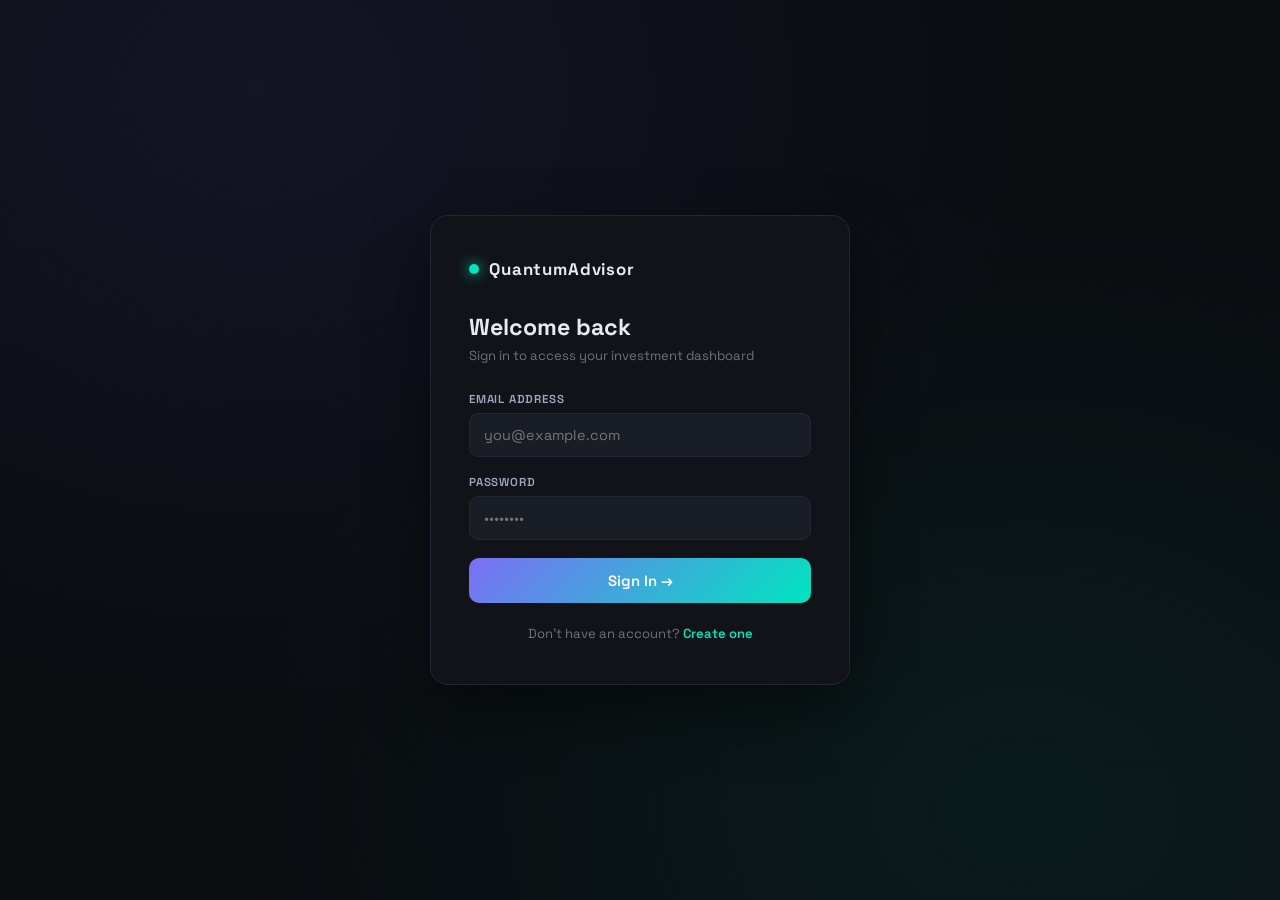
==== frontend/index.html @ 202a7b14 "Initial commit" ====
<!DOCTYPE html>
<html lang="en">
<head>
<meta charset="UTF-8">
<meta name="viewport" content="width=device-width, initial-scale=1.0">
<title>QuantumAdvisor</title>
<link href="https://fonts.googleapis.com/css2?family=Space+Grotesk:wght@300;400;500;600;700&family=JetBrains+Mono:wght@400;600&display=swap" rel="stylesheet">
<style>
/* ═══════════════════════════════════════
   ROOT TOKENS
═══════════════════════════════════════ */
:root {
  --bg:#0a0c10; --surface:#111318; --surface2:#191d26; --border:#232735;
  --accent:#00e5be; --accent2:#7c6ef5; --buy:#00e5be; --hold:#f5a623; --sell:#ff4f6a;
  --text:#e8eaf0; --muted:#6b7280; --font:'Space Grotesk',sans-serif; --mono:'JetBrains Mono',monospace;
}
* { box-sizing:border-box; margin:0; padding:0; }
body {
  background:var(--bg); color:var(--text); font-family:var(--font); min-height:100vh;
  background-image:
    radial-gradient(ellipse at 20% 0%,rgba(124,110,245,.07) 0%,transparent 60%),
    radial-gradient(ellipse at 80% 100%,rgba(0,229,190,.05) 0%,transparent 60%);
}

/* ═══════════════════════════════════════
   PRINT
═══════════════════════════════════════ */
@media print {
  * { -webkit-print-color-adjust:exact !important; print-color-adjust:exact !important; }
  body { background:#0a0c10 !important; color:#e8eaf0 !important; }
  .form-panel,.app-header,.download-btn,.run-btn,.hamburger-btn,.profile-area { display:none !important; }
  .layout { display:block !important; }
  .results-panel { padding:20px !important; background:#0a0c10 !important; }
  #pdf-cover { display:flex !important; flex-direction:column; gap:4px; }
  .fade-in { animation:none !important; }
  .price-hero { background:#111827 !important; }
}

/* ═══════════════════════════════════════
   HEADER
═══════════════════════════════════════ */
.app-header {
  padding:14px 24px; border-bottom:1px solid var(--border);
  display:flex; align-items:center; gap:12px; position:relative; z-index:200;
}
.hamburger-btn {
  background:none; border:none; color:var(--text); cursor:pointer;
  font-size:1.35rem; padding:4px 8px; border-radius:6px;
  transition:background .15s; line-height:1; flex-shrink:0;
}
.hamburger-btn:hover { background:var(--surface2); }
.logo-dot { width:10px; height:10px; border-radius:50%; background:var(--accent); box-shadow:0 0 12px var(--accent); }
.app-title { font-size:1.05rem; font-weight:700; letter-spacing:.05em; }
.app-sub   { font-size:.7rem; color:var(--muted); font-family:var(--mono); }
.header-right { margin-left:auto; display:flex; align-items:center; gap:8px; }
.profile-area {
  display:flex; align-items:center; gap:8px; background:var(--surface2);
  border:1px solid var(--border); border-radius:24px; padding:6px 14px;
  cursor:pointer; transition:border-color .2s;
}
.profile-area:hover { border-color:var(--accent2); }
.profile-icon { font-size:1rem; }
.profile-email { font-size:.75rem; color:var(--muted); font-family:var(--mono); max-width:160px; overflow:hidden; text-overflow:ellipsis; white-space:nowrap; }

/* ═══════════════════════════════════════
   SIDE DRAWER (HAMBURGER MENU)
═══════════════════════════════════════ */
.drawer-overlay {
  display:none; position:fixed; inset:0; background:rgba(0,0,0,.55);
  z-index:300; backdrop-filter:blur(3px);
}
.drawer-overlay.open { display:block; }
.drawer {
  position:fixed; top:0; left:-280px; bottom:0; width:260px;
  background:var(--surface); border-right:1px solid var(--border);
  z-index:301; transition:left .28s cubic-bezier(.4,0,.2,1);
  display:flex; flex-direction:column;
}
.drawer.open { left:0; }
.drawer-head {
  padding:20px 22px; border-bottom:1px solid var(--border);
  display:flex; align-items:center; gap:10px;
}
.drawer-brand { font-size:.95rem; font-weight:700; letter-spacing:.04em; }
.drawer-close {
  margin-left:auto; background:none; border:none; color:var(--muted);
  font-size:1.2rem; cursor:pointer; padding:4px; transition:color .15s;
}
.drawer-close:hover { color:var(--text); }
.drawer-nav { flex:1; padding:16px 12px; }
.nav-item {
  display:flex; align-items:center; gap:12px;
  padding:12px 14px; border-radius:10px; cursor:pointer;
  font-size:.9rem; font-weight:500; color:var(--muted);
  transition:background .15s, color .15s; border:none; background:none;
  width:100%; text-align:left; margin-bottom:4px;
}
.nav-item:hover { background:var(--surface2); color:var(--text); }
.nav-item.active { background:rgba(124,110,245,.15); color:var(--accent2); }
.nav-item .nav-icon { font-size:1.1rem; flex-shrink:0; }
.nav-divider { height:1px; background:var(--border); margin:10px 14px; }
.nav-logout {
  padding:14px 22px; border-top:1px solid var(--border);
}
.logout-btn {
  width:100%; padding:10px 14px; background:transparent;
  border:1px solid rgba(255,79,106,.3); border-radius:8px;
  color:#ff7a90; font-family:var(--font); font-size:.85rem;
  cursor:pointer; transition:background .15s, border-color .15s;
  display:flex; align-items:center; gap:8px; justify-content:center;
}
.logout-btn:hover { background:rgba(255,79,106,.08); border-color:rgba(255,79,106,.6); }

/* ═══════════════════════════════════════
   PAGES CONTAINER
═══════════════════════════════════════ */
.page { display:none; }
.page.active { display:block; }

/* ═══════════════════════════════════════
   STOCK ANALYSIS PAGE (original layout)
═══════════════════════════════════════ */
.layout { display:grid; grid-template-columns:360px 1fr; min-height:calc(100vh - 57px); }
.form-panel { padding:24px 22px; border-right:1px solid var(--border); overflow-y:auto; }
.panel-title { font-size:1.15rem; font-weight:700; margin-bottom:5px; }
.panel-sub { font-size:.8rem; color:var(--muted); margin-bottom:24px; }
.field { margin-bottom:16px; }
.field label { display:block; font-size:.75rem; font-weight:600; color:#a0a8bf; margin-bottom:6px; text-transform:uppercase; letter-spacing:.06em; }
.field input,.field select { width:100%; background:var(--surface2); border:1px solid var(--border); border-radius:8px; color:var(--text); font-family:var(--font); font-size:.88rem; padding:10px 13px; outline:none; transition:border-color .2s; appearance:none; }
.field input:focus,.field select:focus { border-color:var(--accent2); }
.field .hint { font-size:.7rem; color:var(--muted); margin-top:4px; }
.select-wrap { position:relative; }
.select-wrap::after { content:'▾'; position:absolute; right:12px; top:50%; transform:translateY(-50%); color:var(--muted); pointer-events:none; }
.run-btn { width:100%; padding:13px; background:linear-gradient(135deg,var(--accent2),var(--accent)); border:none; border-radius:10px; color:#fff; font-family:var(--font); font-size:.93rem; font-weight:600; cursor:pointer; margin-top:6px; transition:opacity .2s,transform .1s; display:flex; align-items:center; justify-content:center; gap:8px; }
.run-btn:hover { opacity:.9; } .run-btn:active { transform:scale(.98); } .run-btn:disabled { opacity:.5; cursor:not-allowed; }

.results-panel { padding:26px 30px; overflow-y:auto; }
.empty-state { display:flex; flex-direction:column; align-items:center; justify-content:center; height:100%; color:var(--muted); text-align:center; gap:12px; min-height:300px; }
.empty-icon { font-size:3rem; opacity:.35; }
.empty-state p { font-size:.88rem; max-width:280px; line-height:1.6; }

/* ── Analysis result cards ── */
#pdf-cover { display:none; padding:0 0 20px; margin-bottom:20px; border-bottom:2px solid var(--border); }
#pdf-cover h1 { font-size:1.3rem; font-weight:700; color:var(--accent); }
#pdf-cover p { font-size:.8rem; color:var(--muted); }
.results-header { display:flex; align-items:center; justify-content:space-between; margin-bottom:22px; flex-wrap:wrap; gap:10px; }
.rh-left { display:flex; align-items:center; gap:10px; flex-wrap:wrap; }
.results-title { font-size:.78rem; text-transform:uppercase; letter-spacing:.1em; color:var(--muted); font-family:var(--mono); }
.ticker-badge { background:var(--surface2); border:1px solid var(--border); padding:4px 12px; border-radius:20px; font-family:var(--mono); font-size:.82rem; color:var(--accent); }
.verified-badge { background:rgba(0,229,190,.08); border:1px solid rgba(0,229,190,.25); padding:3px 10px; border-radius:20px; font-size:.68rem; color:var(--accent); font-family:var(--mono); }
.download-btn { padding:8px 16px; background:transparent; border:1px solid var(--border); border-radius:8px; color:var(--text); font-family:var(--font); font-size:.82rem; cursor:pointer; display:flex; align-items:center; gap:6px; transition:border-color .2s,color .2s; }
.download-btn:hover { border-color:var(--accent); color:var(--accent); }
.price-hero { background:linear-gradient(135deg,#111827,#1a1f2e); border:1px solid var(--border); border-radius:14px; padding:22px 26px; margin-bottom:18px; display:flex; align-items:center; justify-content:space-between; position:relative; overflow:hidden; }
.price-hero::before { content:''; position:absolute; top:-40px; right:-40px; width:160px; height:160px; border-radius:50%; background:radial-gradient(circle,rgba(0,229,190,.08),transparent 70%); }
.price-label { font-size:.7rem; text-transform:uppercase; letter-spacing:.1em; color:var(--muted); margin-bottom:6px; }
.price-amount { font-family:var(--mono); font-size:2.1rem; font-weight:600; color:var(--accent); line-height:1; }
.price-ticker { font-size:.85rem; color:var(--muted); margin-top:5px; }
.price-source { font-size:.62rem; color:#4a5568; margin-top:3px; font-family:var(--mono); }
.rec-badge { text-align:center; padding:14px 22px; border-radius:12px; border:2px solid; min-width:155px; }
.rec-badge.buy  { border-color:var(--buy);  background:rgba(0,229,190,.08); }
.rec-badge.hold { border-color:var(--hold); background:rgba(245,166,35,.08); }
.rec-badge.sell { border-color:var(--sell); background:rgba(255,79,106,.08); }
.rec-label { font-size:.65rem; text-transform:uppercase; letter-spacing:.12em; color:var(--muted); margin-bottom:4px; }
.rec-text { font-size:1.35rem; font-weight:700; }
.rec-badge.buy  .rec-text { color:var(--buy); }
.rec-badge.hold .rec-text { color:var(--hold); }
.rec-badge.sell .rec-text { color:var(--sell); }
.rec-conf { font-size:.72rem; color:var(--muted); margin-top:4px; }
.risk-card { background:var(--surface); border:1px solid var(--border); border-radius:12px; padding:18px 20px; margin-bottom:18px; }
.risk-inner { display:flex; align-items:center; gap:28px; }
.gauge-wrap { flex-shrink:0; }
.gauge-wrap svg { display:block; }
.risk-right { flex:1; }
.risk-level-txt { font-size:1.05rem; font-weight:700; margin-bottom:8px; }
.bar-row { margin-bottom:10px; }
.bar-lbl { font-size:.7rem; color:var(--muted); margin-bottom:5px; display:flex; justify-content:space-between; }
.bar-bg { height:7px; background:var(--surface2); border-radius:4px; overflow:hidden; }
.bar-fill { height:100%; border-radius:4px; }
.rf-list { list-style:none; }
.rf-list li { font-size:.79rem; color:#a0a8bf; padding:2px 0; }
.cards-grid { display:grid; grid-template-columns:1fr 1fr; gap:14px; margin-bottom:18px; }
.card { background:var(--surface); border:1px solid var(--border); border-radius:12px; padding:15px 17px; }
.card-icon { font-size:1.1rem; margin-bottom:7px; }
.card-label { font-size:.68rem; text-transform:uppercase; letter-spacing:.1em; color:var(--muted); margin-bottom:6px; }
.card-value { font-size:.98rem; font-weight:600; color:var(--text); }
.sec-label { font-size:.66rem; text-transform:uppercase; letter-spacing:.1em; color:var(--muted); margin-bottom:6px; }
.targets-row { display:grid; grid-template-columns:1fr 1fr 1fr; gap:10px; margin-bottom:18px; }
.target-card { background:var(--surface); border:1px solid var(--border); border-radius:10px; padding:12px 14px; text-align:center; }
.t-label { font-size:.64rem; text-transform:uppercase; letter-spacing:.1em; color:var(--muted); margin-bottom:5px; }
.t-price { font-family:var(--mono); font-size:.95rem; font-weight:600; }
.t1 .t-price { color:var(--buy); } .t2 .t-price { color:var(--accent2); } .tsl .t-price { color:var(--sell); }
.insights-card { background:var(--surface); border:1px solid var(--border); border-radius:12px; padding:15px 17px; margin-bottom:14px; }
.sec-title { font-size:.68rem; text-transform:uppercase; letter-spacing:.1em; color:var(--muted); margin-bottom:11px; }
.insight-item { padding:7px 0; border-bottom:1px solid var(--border); font-size:.83rem; color:#c4c9d8; }
.insight-item:last-child { border-bottom:none; }
.range-card { background:var(--surface2); border:1px solid var(--border); border-radius:10px; padding:11px 15px; font-size:.85rem; color:#a0a8bf; text-align:center; margin-bottom:14px; font-family:var(--mono); }
.disclaimer { background:rgba(245,166,35,.06); border:1px solid rgba(245,166,35,.2); border-radius:8px; padding:9px 14px; font-size:.73rem; color:#b08d50; text-align:center; }

/* ═══════════════════════════════════════
   PORTFOLIO PAGE
═══════════════════════════════════════ */
.portfolio-page { padding:30px 36px; max-width:1100px; margin:0 auto; }
.page-heading { font-size:1.5rem; font-weight:700; margin-bottom:6px; }
.page-sub { font-size:.85rem; color:var(--muted); margin-bottom:28px; }

.upload-zone {
  border:2px dashed var(--border); border-radius:14px; padding:40px 30px;
  text-align:center; cursor:pointer; transition:border-color .2s, background .2s;
  background:var(--surface); margin-bottom:24px;
}
.upload-zone:hover, .upload-zone.drag { border-color:var(--accent2); background:rgba(124,110,245,.04); }
.upload-icon { font-size:2.5rem; margin-bottom:12px; }
.upload-title { font-size:1rem; font-weight:600; margin-bottom:6px; }
.upload-sub { font-size:.8rem; color:var(--muted); margin-bottom:16px; }
.upload-input { display:none; }
.upload-choose {
  display:inline-block; padding:9px 22px; background:linear-gradient(135deg,var(--accent2),var(--accent));
  border-radius:8px; color:#fff; font-family:var(--font); font-size:.85rem;
  font-weight:600; cursor:pointer; border:none; transition:opacity .2s;
}
.upload-choose:hover { opacity:.88; }
.file-selected { display:none; align-items:center; gap:10px; background:rgba(0,229,190,.06); border:1px solid rgba(0,229,190,.25); border-radius:10px; padding:12px 16px; margin-bottom:18px; }
.file-name { font-size:.85rem; color:var(--accent); font-family:var(--mono); }
.file-remove { margin-left:auto; background:none; border:none; color:var(--muted); font-size:1.1rem; cursor:pointer; transition:color .15s; }
.file-remove:hover { color:var(--sell); }
.analyze-btn {
  padding:13px 30px; background:linear-gradient(135deg,var(--accent2),var(--accent));
  border:none; border-radius:10px; color:#fff; font-family:var(--font);
  font-size:.93rem; font-weight:600; cursor:pointer; transition:opacity .2s;
  display:flex; align-items:center; gap:8px;
}
.analyze-btn:hover { opacity:.88; } .analyze-btn:disabled { opacity:.45; cursor:not-allowed; }

/* ── Template hint ── */
.template-hint { font-size:.78rem; color:var(--muted); margin-top:10px; }
.template-hint code { background:var(--surface2); padding:2px 6px; border-radius:4px; font-family:var(--mono); font-size:.75rem; color:var(--accent2); }

/* ── Portfolio results ── */
.port-results { margin-top:32px; animation:fadeIn .4s ease both; }
.summary-grid { display:grid; grid-template-columns:repeat(auto-fit,minmax(180px,1fr)); gap:14px; margin-bottom:24px; }
.summ-card {
  background:var(--surface); border:1px solid var(--border);
  border-radius:12px; padding:18px 20px;
}
.summ-label { font-size:.68rem; text-transform:uppercase; letter-spacing:.1em; color:var(--muted); margin-bottom:8px; }
.summ-value { font-size:1.3rem; font-weight:700; font-family:var(--mono); }
.summ-value.pos { color:var(--buy); }
.summ-value.neg { color:var(--sell); }
.summ-value.neutral { color:var(--text); }

/* ── Dual score bars ── */
.score-row { display:grid; grid-template-columns:1fr 1fr; gap:14px; margin-bottom:24px; }
.score-card { background:var(--surface); border:1px solid var(--border); border-radius:12px; padding:18px 20px; }
.score-title { font-size:.7rem; text-transform:uppercase; letter-spacing:.1em; color:var(--muted); margin-bottom:12px; }
.score-num { font-size:1.6rem; font-weight:700; font-family:var(--mono); margin-bottom:10px; }
.score-bar-bg { height:8px; background:var(--surface2); border-radius:4px; overflow:hidden; }
.score-bar-fill { height:100%; border-radius:4px; transition:width 1.2s ease; }

/* ── Sector allocation ── */
.sector-grid { display:flex; flex-wrap:wrap; gap:10px; margin-bottom:24px; }
.sector-pill {
  background:var(--surface2); border:1px solid var(--border);
  border-radius:20px; padding:5px 14px; font-size:.8rem;
  display:flex; align-items:center; gap:7px;
}
.sector-dot { width:8px; height:8px; border-radius:50%; flex-shrink:0; }

/* ── Stock table ── */
.stock-table-wrap { overflow-x:auto; margin-bottom:24px; }
.stock-table { width:100%; border-collapse:collapse; font-size:.83rem; }
.stock-table th { font-size:.68rem; text-transform:uppercase; letter-spacing:.08em; color:var(--muted); padding:10px 14px; border-bottom:2px solid var(--border); text-align:left; white-space:nowrap; }
.stock-table td { padding:10px 14px; border-bottom:1px solid var(--border); }
.stock-table tr:last-child td { border-bottom:none; }
.stock-table tr:hover td { background:rgba(255,255,255,.02); }
.tk-cell { font-family:var(--mono); font-weight:600; color:var(--accent2); }
.pnl-pos { color:var(--buy); font-family:var(--mono); font-weight:600; }
.pnl-neg { color:var(--sell); font-family:var(--mono); font-weight:600; }
.pnl-neu { color:var(--text); font-family:var(--mono); }
.rec-pill { padding:3px 10px; border-radius:12px; font-size:.7rem; font-weight:600; text-transform:uppercase; letter-spacing:.06em; }
.rec-pill.buy  { background:rgba(0,229,190,.1);  color:var(--buy);  border:1px solid rgba(0,229,190,.3); }
.rec-pill.hold { background:rgba(245,166,35,.1);  color:var(--hold); border:1px solid rgba(245,166,35,.3); }
.rec-pill.sell { background:rgba(255,79,106,.1);  color:var(--sell); border:1px solid rgba(255,79,106,.3); }
.rec-pill.review { background:rgba(124,110,245,.1); color:var(--accent2); border:1px solid rgba(124,110,245,.3); }

/* ── Advice list ── */
.advice-list { list-style:none; }
.advice-list li { padding:10px 0; border-bottom:1px solid var(--border); font-size:.84rem; color:#c4c9d8; line-height:1.6; }
.advice-list li:last-child { border-bottom:none; }

/* ── Style badge ── */
.style-badge { display:inline-flex; align-items:center; gap:8px; background:rgba(124,110,245,.12); border:1px solid rgba(124,110,245,.35); border-radius:20px; padding:6px 16px; font-size:.83rem; color:var(--accent2); font-weight:600; margin-bottom:24px; }

/* ═══════════════════════════════════════
   LOADING OVERLAY
═══════════════════════════════════════ */
.loading-overlay { display:none; position:fixed; inset:0; background:rgba(10,12,16,.88); z-index:400; align-items:center; justify-content:center; flex-direction:column; gap:14px; }
.loading-overlay.active { display:flex; }
.spinner { width:44px; height:44px; border:3px solid var(--border); border-top-color:var(--accent); border-radius:50%; animation:spin .8s linear infinite; }
@keyframes spin { to { transform:rotate(360deg); } }
.loading-text { color:var(--muted); font-size:.82rem; font-family:var(--mono); }
.fade-in { animation:fadeIn .4s ease both; }
@keyframes fadeIn { from { opacity:0; transform:translateY(8px); } to { opacity:1; transform:translateY(0); } }

/* ═══════════════════════════════════════
   RESPONSIVE
═══════════════════════════════════════ */
@media (max-width:768px) {
  .layout { grid-template-columns:1fr; }
  .form-panel { border-right:none; border-bottom:1px solid var(--border); }
  .portfolio-page { padding:20px 16px; }
  .score-row { grid-template-columns:1fr; }
}
</style>
</head>
<body>

<!-- ═══════════════ HEADER ═══════════════ -->
<header class="app-header">
  <button class="hamburger-btn" onclick="toggleDrawer()" title="Menu">☰</button>
  <div class="logo-dot"></div>
  <span class="app-title">QuantumAdvisor</span>
  <span class="app-sub" style="display:none" id="pageLabel">NSE VERIFIED PRICES</span>
  <div class="header-right">
    <div class="profile-area" onclick="toggleDrawer()">
      <span class="profile-icon">👤</span>
      <span class="profile-email" id="profileEmail">Loading…</span>
    </div>
  </div>
</header>

<!-- ═══════════════ SIDE DRAWER ═══════════════ -->
<div class="drawer-overlay" id="drawerOverlay" onclick="closeDrawer()"></div>
<nav class="drawer" id="drawer">
  <div class="drawer-head">
    <div class="logo-dot"></div>
    <span class="drawer-brand">QuantumAdvisor</span>
    <button class="drawer-close" onclick="closeDrawer()">✕</button>
  </div>
  <div class="drawer-nav">
    <button class="nav-item active" id="navStock" onclick="switchPage('stock')">
      <span class="nav-icon">📈</span> Single Stock Analysis
    </button>
    <button class="nav-item" id="navPortfolio" onclick="switchPage('portfolio')">
      <span class="nav-icon">📂</span> Portfolio Analysis
    </button>
    <div class="nav-divider"></div>
    <div style="padding:8px 14px; font-size:.72rem; color:var(--muted); font-family:var(--mono); text-transform:uppercase; letter-spacing:.07em;">Account</div>
    <div style="padding:6px 14px; font-size:.8rem; color:var(--text);" id="drawerEmail">—</div>
  </div>
  <div class="nav-logout">
    <button class="logout-btn" onclick="doLogout()">
      <span>🔓</span> Sign Out
    </button>
  </div>
</nav>

<!-- ═══════════════ PAGES ═══════════════ -->

<!-- PAGE: Stock Analysis (original) -->
<div class="page active" id="pageStock">
  <div class="layout">
    <!-- FORM -->
    <div class="form-panel">
      <div class="panel-title">Investment Analysis</div>
      <div class="panel-sub">Fill in the details below to get started</div>
      <div class="field">
        <label>📈 Stock Ticker (NSE Symbol)</label>
        <input type="text" id="ticker" value="RELIANCE" oninput="this.value=this.value.toUpperCase()">
        <div class="hint">E.g. RELIANCE, TCS, HDFCBANK, ONGC, GOLDBEES</div>
      </div>
      <div class="field">
        <label>💰 Investment Amount (₹)</label>
        <input type="number" id="portfolio" value="50000" min="1000" step="1000">
        <div class="hint">Total capital you plan to deploy</div>
      </div>
      <div class="field">
        <label>⏳ Investment Horizon</label>
        <div class="select-wrap">
          <select id="horizon">
            <option value="Short-term">Less than 1 year</option>
            <option value="Medium-term" selected>1–3 years</option>
            <option value="Long-term">More than 5 years</option>
          </select>
        </div>
      </div>
      <div class="field">
        <label>📉 React to a 20% Drop?</label>
        <div class="select-wrap">
          <select id="risk">
            <option value="Conservative">Sell — cut losses</option>
            <option value="Moderate" selected>Hold and wait</option>
            <option value="Aggressive">Buy more — opportunity!</option>
          </select>
        </div>
      </div>
      <div class="field">
        <label>🧑 Investment Experience</label>
        <div class="select-wrap">
          <select id="experience">
            <option value="Beginner">Beginner (0–1 yr)</option>
            <option value="Intermediate">Intermediate (1–4 yr)</option>
            <option value="Experienced" selected>Experienced (5+ yr)</option>
          </select>
        </div>
      </div>
      <div class="field">
        <label>🎂 Your Age</label>
        <input type="number" id="age" value="30" min="18" max="100">
      </div>
      <button class="run-btn" id="runBtn" onclick="runAnalysis()">
        <span>⚡</span> Run AI Analysis
      </button>
    </div>
    <!-- RESULTS -->
    <div class="results-panel">
      <div class="empty-state" id="emptyState">
        <div class="empty-icon">📊</div>
        <p>Enter a stock ticker and click <strong>Run AI Analysis</strong> to get your personalised report.</p>
      </div>
      <div id="resultsContent" style="display:none"></div>
    </div>
  </div>
</div>

<!-- PAGE: Portfolio Analysis -->
<div class="page" id="pagePortfolio">
  <div class="portfolio-page">
    <div class="page-heading">📂 Portfolio Analysis</div>
    <div class="page-sub">Upload your holdings as CSV or Excel to get a full portfolio review.</div>

    <!-- Upload zone -->
    <div class="upload-zone" id="uploadZone"
         ondragover="onDragOver(event)" ondragleave="onDragLeave(event)" ondrop="onDrop(event)"
         onclick="document.getElementById('fileInput').click()">
      <div class="upload-icon">📁</div>
      <div class="upload-title">Drop your file here or click to browse</div>
      <div class="upload-sub">CSV or Excel (.xlsx) · Format: ticker, quantity, buy_price</div>
      <label class="upload-choose" onclick="event.stopPropagation(); document.getElementById('fileInput').click()">
        Choose File
      </label>
      <input type="file" id="fileInput" class="upload-input" accept=".csv,.xlsx"
             onchange="onFileSelect(event)">
    </div>

    <div class="template-hint">
      📋 Expected columns: <code>ticker</code>, <code>quantity</code>, <code>buy_price</code> &nbsp;·&nbsp;
      Example: <code>RELIANCE,10,2400</code>
    </div>

    <!-- Selected file indicator -->
    <div class="file-selected" id="fileSelected">
      <span>📄</span>
      <span class="file-name" id="fileName">—</span>
      <button class="file-remove" onclick="removeFile()">✕</button>
    </div>

    <button class="analyze-btn" id="analyzeBtn" onclick="analyzePortfolio()" disabled>
      <span>⚡</span> Analyze Portfolio
    </button>

    <!-- Results -->
    <div class="port-results" id="portResults" style="display:none"></div>
  </div>
</div>

<!-- LOADING OVERLAY -->
<div class="loading-overlay" id="loadingOverlay">
  <div class="spinner"></div>
  <div class="loading-text" id="loadingText">Running multi-agent analysis…</div>
</div>

<!-- ═══════════════════════════════════════
   SCRIPTS
═══════════════════════════════════════ -->
<script>
/* ================================================================
   AUTH GUARD — redirect to login if not logged in
================================================================ */
let currentUserEmail = null;

(async function checkAuth() {
  try {
    const res = await fetch('/me', { credentials: 'include' });
    const data = await res.json();
    if (!data.loggedIn) {
      window.location.href = 'login.html';
      return;
    }
    currentUserEmail = data.email;
    document.getElementById('profileEmail').textContent = data.email;
    document.getElementById('drawerEmail').textContent  = data.email;
  } catch(e) {
    window.location.href = 'login.html';
  }
})();

/* ================================================================
   DRAWER
================================================================ */
function toggleDrawer() {
  const d = document.getElementById('drawer');
  const o = document.getElementById('drawerOverlay');
  d.classList.toggle('open');
  o.classList.toggle('open');
}
function closeDrawer() {
  document.getElementById('drawer').classList.remove('open');
  document.getElementById('drawerOverlay').classList.remove('open');
}
function doLogout() {
  fetch('/logout', { method:'POST', credentials:'include' })
    .finally(() => { window.location.href = 'login.html'; });
}

/* ================================================================
   PAGE SWITCHING
================================================================ */
function switchPage(name) {
  closeDrawer();
  document.querySelectorAll('.page').forEach(p => p.classList.remove('active'));
  document.querySelectorAll('.nav-item').forEach(n => n.classList.remove('active'));
  if (name === 'stock') {
    document.getElementById('pageStock').classList.add('active');
    document.getElementById('navStock').classList.add('active');
  } else {
    document.getElementById('pagePortfolio').classList.add('active');
    document.getElementById('navPortfolio').classList.add('active');
  }
}

/* ================================================================
   VERIFIED NSE PRICES  — March 2026
================================================================ */
const PRICES = {
  IOC:144.60, BPCL:285.50, ONGC:265.40, GAIL:170.00, PETRONET:225.00, HINDPETRO:290.00,
  HDFCBANK:790.00, ICICIBANK:1255.00, SBIN:680.00, AXISBANK:1050.00,
  KOTAKBANK:1950.00, INDUSINDBK:760.00, BANDHANBNK:155.00, FEDERALBNK:170.00,
  TCS:2370.00, INFY:1235.00, WIPRO:189.00, HCLTECH:1345.00, TECHM:1380.00,
  LTI:4200.00, LTIM:4200.00, MPHASIS:2100.00, COFORGE:7200.00,
  MARUTI:11500.00, TATAMOTORS:680.00, 'M&M':2700.00, MM:2700.00,
  'BAJAJ-AUTO':8500.00, BAJAJAUTO:8500.00, EICHERMOT:4900.00,
  HEROMOTOCO:3900.00, TVSMOTOR:2200.00,
  SUNPHARMA:1580.00, DRREDDY:1150.00, CIPLA:1430.00, DIVISLAB:4600.00,
  BIOCON:310.00, AUROPHARMA:1180.00, LUPIN:1950.00,
  HINDUNILVR:2300.00, ITC:395.00, NESTLEIND:2250.00, BRITANNIA:4800.00,
  DABUR:510.00, MARICO:600.00, GODREJCP:1080.00,
  TATASTEEL:135.00, HINDALCO:580.00, JSWSTEEL:980.00, VEDL:400.00,
  NMDC:60.00, COALINDIA:375.00, SAIL:100.00,
  LT:3250.00, ULTRACEMCO:10500.00, GRASIM:2600.00,
  ADANIPORTS:1150.00, BHARTIARTL:1650.00, POWERGRID:290.00,
  RELIANCE:1414.40, ADANIENT:2150.00,
  DMART:4000.00, TRENT:5100.00, DLF:680.00, GODREJPROP:2100.00,
  PRESTIGE:1400.00, NTPC:335.00, TATAPOWER:380.00, ADANIGREEN:940.00,
  TITAN:3200.00, VOLTAS:1400.00, HAVELLS:1450.00, CROMPTON:360.00,
  BAJFINANCE:850.00, BAJAJFINSV:1600.00,
  HDFCLIFE:600.00, SBILIFE:1400.00, ICICIPRULI:580.00,
  ASIANPAINT:2200.00, ZOMATO:210.00, PAYTM:850.00, NYKAA:140.00, IRCTC:780.00,
  GOLDBEES:71.00, NIFTYBEES:240.00, BANKBEES:490.00,
  AAPL:215.00, MSFT:385.00, GOOGL:165.00, NVDA:110.00,
  TSLA:280.00, META:580.00, AMZN:190.00
};
const US_SET = new Set(['AAPL','MSFT','GOOGL','NVDA','TSLA','META','AMZN','NFLX','ORCL','ADBE','INTC','AMD','CRM','CSCO','IBM']);

function lookupPrice(raw) {
  const k = raw.toUpperCase().replace('.NS','').replace('.BO','');
  const price = PRICES[k];
  if (price) return { price, currency: US_SET.has(k) ? 'USD' : 'INR', known: true };
  return { price: 500, currency: 'INR', known: false };
}

/* ================================================================
   STOCK CHARACTERISTICS
================================================================ */
const STOCK_DATA = {
  IOC:[20,55,22,14.0,1.1,6.3], BPCL:[18,52,28,16.0,1.0,9.5], ONGC:[22,58,25,18.0,0.4,7.5],
  GAIL:[16,50,22,12.0,0.6,12.0], HINDPETRO:[14,48,28,10.0,1.2,11.0], RELIANCE:[18,52,20,10.0,0.5,19.3],
  HDFCBANK:[12,40,18,15.0,7.5,15.5], ICICIBANK:[15,48,20,17.0,6.8,17.9], SBIN:[14,46,25,18.0,8.0,8.5],
  AXISBANK:[13,44,22,14.0,6.5,16.0], KOTAKBANK:[11,42,18,16.0,5.8,22.0], INDUSINDBK:[10,36,28,12.0,5.0,12.0],
  TCS:[10,35,22,45.0,0.1,18.3], INFY:[10,38,22,32.0,0.1,20.0], WIPRO:[8,33,25,15.0,0.2,17.0],
  HCLTECH:[15,48,22,25.0,0.1,19.0], TECHM:[12,44,24,18.0,0.1,22.0],
  MARUTI:[16,50,22,18.0,0.2,26.0], TATAMOTORS:[14,46,28,12.0,1.5,18.0],
  BAJFINANCE:[10,35,28,22.0,3.5,25.0], BHARTIARTL:[22,58,20,30.0,2.0,28.0],
  TATASTEEL:[12,44,30,10.0,1.5,15.0], HINDALCO:[18,55,28,14.0,0.8,12.0],
  NTPC:[14,48,20,12.0,1.8,14.0], TATAPOWER:[15,50,25,10.0,2.0,18.0],
  SUNPHARMA:[16,52,22,18.0,0.2,24.0], DRREDDY:[14,48,20,20.0,0.1,22.0], CIPLA:[15,50,22,16.0,0.2,20.0],
  GOLDBEES:[18,55,12,0,0,0], NIFTYBEES:[15,50,14,0,0,0], BANKBEES:[12,44,18,0,0,0],
  _DEFAULT:[15,50,25,14.0,1.0,18.0],
};
const BANKS = new Set(['HDFCBANK','ICICIBANK','SBIN','AXISBANK','KOTAKBANK','BANDHANBNK','FEDERALBNK','INDUSINDBK']);
const ETFS  = new Set(['GOLDBEES','NIFTYBEES','BANKBEES']);

/* ================================================================
   ANALYSIS ENGINE  (original — untouched)
================================================================ */
function runEngine(ticker, portfolio, experience, riskAppetite, age, horizon) {
  const tk = ticker.toUpperCase().replace('.NS','').replace('.BO','');
  const { price, currency, known } = lookupPrice(tk);
  const priceINR = currency === 'USD' ? price * 84 : price;

  let riskCapacity = 50;
  if      (age < 30) riskCapacity += 25;
  else if (age < 40) riskCapacity += 15;
  else if (age > 60) riskCapacity -= 25;
  if (horizon === 'Long-term')              riskCapacity += 20;
  else if (horizon === 'Short-term')        riskCapacity -= 15;
  if (riskAppetite === 'Aggressive')        riskCapacity += 15;
  else if (riskAppetite === 'Conservative') riskCapacity -= 15;
  if (experience === 'Experienced')         riskCapacity += 15;
  else if (experience === 'Beginner')       riskCapacity -= 5;
  riskCapacity = clamp(riskCapacity, 0, 100);

  const sd = STOCK_DATA[tk] || STOCK_DATA['_DEFAULT'];
  const [trendScore, rsi, vol, roe, de, pe] = sd;

  let healthScore = 50;
  if (ETFS.has(tk)) {
    healthScore = 65;
  } else {
    if      (roe > 25) healthScore += 30;
    else if (roe > 12) healthScore += 20;
    if (!BANKS.has(tk)) {
      if      (de < 0.5) healthScore += 20;
      else if (de < 1.0) healthScore += 10;
    } else { healthScore += 15; }
  }

  let riskScore = 0;
  const riskFactors = [];
  if      (vol > 28) { riskScore += 25; riskFactors.push(`⚠️ High volatility (${vol}%)`); }
  else if (vol > 20) { riskScore += 13; riskFactors.push(`〰️ Moderate volatility (${vol}%)`); }
  else               { riskScore +=  5; riskFactors.push(`✓ Low volatility (${vol}%)`); }

  if      (healthScore < 55) { riskScore += 20; riskFactors.push('⚠️ Weak fundamentals'); }
  else if (healthScore < 70) { riskScore +=  8; riskFactors.push('✓ Adequate fundamentals'); }
  else                       { riskScore +=  5; riskFactors.push('✓ Healthy fundamentals'); }

  if      (rsi > 70) { riskScore += 10; riskFactors.push(`⚠️ Overbought (RSI ${rsi})`); }
  else if (rsi < 35) { riskScore +=  8; riskFactors.push(`📉 Oversold RSI ${rsi} — potential bounce`); }
  else               { riskScore +=  3; riskFactors.push(`✓ RSI in range (${rsi})`); }

  riskScore = clamp(riskScore, 0, 100);
  const riskLevel = riskScore >= 45 ? 'High' : riskScore >= 25 ? 'Medium' : 'Low-Medium';
  const riskClass = riskScore >= 45 ? 'high' : riskScore >= 25 ? 'medium' : 'low';

  if (experience === 'Beginner') {
    const sip = Math.min(portfolio * 0.15, 10000);
    return build({
      tk, priceINR, known, riskCapacity, riskScore, riskLevel, riskClass, riskFactors,
      trendScore, rsi, vol, healthScore, pe,
      userType:'Beginner Investor', riskProfile:riskAppetite,
      recommendation:'Start SIP', recClass:'hold', buyScore:0,
      targetPrice1:null, targetPrice2:null, stopLoss:null,
      portfolioAdvice:[`💰 Suggested monthly SIP: ₹${fmtInt(sip)}`, '📊 Consider Nifty 50 Index Fund'],
      reasoning:['✅ SIP recommended for beginners','✅ Rupee cost averaging reduces entry risk','✅ Index funds lower single-stock risk'],
      expectedRange:'Returns: 12–15% CAGR (historical)'
    });
  }

  let buyScore = 0;
  const reasoning = [];
  buyScore += trendScore / 2;
  reasoning.push(trendScore >= 18 ? `✅ Strong uptrend (+${trendScore})` :
                 trendScore <  12 ? `📉 Weak trend (+${trendScore})` :
                                    `〰️ Sideways trend (+${trendScore})`);
  buyScore += (healthScore - 50) / 2;
  reasoning.push(healthScore >= 70 ? `✅ Strong fundamentals (score: ${healthScore})` :
                                     `✓ Solid fundamentals (score: ${healthScore})`);
  if (ETFS.has(tk)) { buyScore += 10; reasoning.push('✅ Diversified ETF — lower single-stock risk'); }
  else if (pe > 0 && pe < 12)  { buyScore += 15; reasoning.push(`✅ Attractively valued (P/E: ${pe}x)`); }
  else if (pe >= 12 && pe < 22){ buyScore +=  5; reasoning.push(`〰️ Fair valuation (P/E: ${pe}x)`); }
  else if (pe >= 22)           { reasoning.push(`⚠️ Premium valuation (P/E: ${pe}x)`); }
  if (rsi < 38) { buyScore += 10; reasoning.push(`📉 Oversold RSI ${rsi} — potential bounce`); }

  let recommendation, recClass, alloc;
  if      (buyScore >= 35) { recommendation='BUY';          recClass='buy';  alloc=8; }
  else if (buyScore >= 20) { recommendation='ACCUMULATE';   recClass='hold'; alloc=5; }
  else                     { recommendation='HOLD / WATCH'; recClass='hold'; alloc=3; }

  const tm1 = recClass==='buy' ? 1.15 : 1.10;
  const tm2 = recClass==='buy' ? 1.28 : 1.18;
  const slm = recClass==='buy' ? 0.92 : 0.95;

  let portfolioAdvice;
  if (priceINR > portfolio) {
    portfolioAdvice = [
      `⚠️ Stock price ₹${fmt(priceINR)} exceeds your ₹${fmtInt(portfolio)} portfolio`,
      '💡 Increase capital or choose a lower-priced stock'
    ];
  } else {
    const posVal = portfolio * (alloc / 100);
    const units  = Math.max(1, Math.floor(posVal / priceINR));
    const actual = units * priceINR;
    portfolioAdvice = [
      `💰 Suggested position: ₹${fmtInt(actual)}`,
      `📊 Buy ${units} unit${units !== 1 ? 's' : ''} @ ₹${fmt(priceINR)}`
    ];
  }

  return build({
    tk, priceINR, known, riskCapacity, riskScore, riskLevel, riskClass, riskFactors,
    trendScore, rsi, vol, healthScore, pe,
    userType: experience==='Experienced' ? 'Experienced Investor' : 'Intermediate Investor',
    riskProfile: riskAppetite,
    recommendation, recClass,
    buyScore: Math.round(buyScore * 10) / 10,
    targetPrice1: +(priceINR * tm1).toFixed(2),
    targetPrice2: +(priceINR * tm2).toFixed(2),
    stopLoss:     +(priceINR * slm).toFixed(2),
    portfolioAdvice, reasoning,
    expectedRange: `Range: ₹${fmt(priceINR*(1-vol/100))} – ₹${fmt(priceINR*(1+vol/100))}`
  });
}

function build(o) {
  return {
    ticker:            o.tk,
    currentPrice:      o.priceINR,
    priceDisplay:      `₹${fmt(o.priceINR)} per share`,
    isKnown:           o.known,
    userType:          o.userType,
    riskProfile:       o.riskProfile,
    riskCapacityScore: o.riskCapacity,
    riskScore:         o.riskScore,
    riskLevel:         o.riskLevel,
    riskClass:         o.riskClass,
    riskFactors:       o.riskFactors,
    trend:             o.trendScore>=18 ? 'Uptrend' : o.trendScore<12 ? 'Downtrend' : 'Sideways',
    volatility:        o.vol>28 ? 'High' : o.vol>20 ? 'Moderate' : 'Low',
    financialHealth:   o.healthScore>=80 ? 'Excellent' : o.healthScore>=65 ? 'Good' : 'Fair',
    pe:                o.pe,
    recommendation:    o.recommendation,
    recommendationClass: o.recClass,
    confidence:        (o.buyScore||0) >= 20 ? 'Moderate' : 'Low',
    buyScore:          o.buyScore || 0,
    reasoning:         o.reasoning,
    targetPrice1:      o.targetPrice1,
    targetPrice2:      o.targetPrice2,
    stopLoss:          o.stopLoss,
    portfolioAdvice:   o.portfolioAdvice,
    expectedRange:     o.expectedRange,
  };
}

/* ================================================================
   STOCK ANALYSIS TRIGGER
================================================================ */
async function runAnalysis() {
  const ticker     = document.getElementById('ticker').value.trim().toUpperCase();
  const portfolio  = parseFloat(document.getElementById('portfolio').value) || 50000;
  const horizon    = document.getElementById('horizon').value;
  const risk       = document.getElementById('risk').value;
  const experience = document.getElementById('experience').value;
  const age        = parseInt(document.getElementById('age').value) || 30;
  if (!ticker) { alert('Please enter a ticker'); return; }

  setLoading(true, 'Running multi-agent analysis…');
  document.getElementById('emptyState').style.display = 'none';
  document.getElementById('resultsContent').style.display = 'none';
  document.getElementById('runBtn').disabled = true;

  try {
    const r = await fetch('/api/analyze', {
      method:'POST', credentials:'include',
      headers:{'Content-Type':'application/json'},
      signal: AbortSignal.timeout(5000),
      body: JSON.stringify({ ticker, portfolioValue:portfolio, timeHorizon:horizon, riskAppetite:risk, experience, age })
    });
    if (r.status === 401) { window.location.href='login.html'; return; }
    if (!r.ok) throw new Error('HTTP '+r.status);
    const backendData = await r.json();
    if (backendData.error) throw new Error(backendData.error);
    renderResults(backendData);
  } catch(e) {
    // Fallback: use local engine if backend unreachable
    console.warn('Backend unavailable, using local engine:', e.message);
    const local = runEngine(ticker, portfolio, experience, risk, age, horizon);
    renderResults(local);
  } finally {
    setLoading(false);
    document.getElementById('runBtn').disabled = false;
  }
}

/* ================================================================
   GAUGE SVG
================================================================ */
function buildGauge(score, color) {
  const pct = Math.max(score / 100, 0.04);
  const W=200, H=115, cx=100, cy=105, r=82;
  const bgPath = `M ${cx-r} ${cy} A ${r} ${r} 0 1 1 ${cx+r} ${cy}`;
  const ea = Math.PI + pct * Math.PI;
  const fx = cx + r * Math.cos(ea);
  const fy = cy + r * Math.sin(ea);
  const fgPath = `M ${cx-r} ${cy} A ${r} ${r} 0 ${pct>0.5?1:0} 1 ${fx} ${fy}`;
  return `<svg viewBox="0 0 ${W} ${H}" width="180" height="104" xmlns="http://www.w3.org/2000/svg">
    <path d="${bgPath}" fill="none" stroke="#1e2330" stroke-width="13" stroke-linecap="round"/>
    <path d="${fgPath}" fill="none" stroke="${color}" stroke-width="13" stroke-linecap="round"
          style="filter:drop-shadow(0 0 6px ${color}99)"/>
    <text x="${cx}" y="${cy-8}" text-anchor="middle"
          font-family="JetBrains Mono,monospace" font-size="30" font-weight="700" fill="${color}">${score}</text>
    <text x="${cx}" y="${cy+10}" text-anchor="middle"
          font-family="JetBrains Mono,monospace" font-size="12" fill="#6b7280">out of 100</text>
  </svg>`;
}

/* ================================================================
   RENDER STOCK RESULTS
================================================================ */
function renderResults(d) {
  const rs        = typeof d.riskScore === 'number' ? d.riskScore : 13;
  const color     = riskColor(rs);
  const recClass  = d.recommendationClass || d.recClass || 'hold';
  const priceDisp = d.priceDisplay || `₹${fmt(d.currentPrice)}`;
  const hasT      = d.targetPrice1 && !isNaN(d.targetPrice1);
  const dateStr   = new Date().toLocaleDateString('en-IN',{day:'numeric',month:'short',year:'numeric'});

  document.getElementById('resultsContent').innerHTML = `
  <div class="fade-in">
    <div id="pdf-cover">
      <h1>QuantumAdvisor — Investment Analysis</h1>
      <p>${d.ticker} · ${dateStr} · NSE Verified Prices</p>
    </div>
    <div class="results-header">
      <div class="rh-left">
        <span class="results-title">Analysis</span>
        <span class="ticker-badge">${d.ticker}</span>
        ${d.isKnown ? '<span class="verified-badge">✓ VERIFIED</span>' : ''}
      </div>
      <button class="download-btn" onclick="downloadPDF()">⬇ Download PDF</button>
    </div>
    <div class="price-hero">
      <div>
        <div class="price-label">Current Market Price</div>
        <div class="price-amount">${priceDisp}</div>
        <div class="price-ticker">${d.ticker} · NSE India</div>
        <div class="price-source">Verified · ${dateStr}</div>
      </div>
      <div class="rec-badge ${recClass}">
        <div class="rec-label">Recommendation</div>
        <div class="rec-text">${d.recommendation || 'HOLD'}</div>
        <div class="rec-conf">Confidence: ${d.confidence || 'Moderate'}</div>
      </div>
    </div>
    <div class="risk-card">
      <div class="card-label" style="margin-bottom:14px">Risk Assessment</div>
      <div class="risk-inner">
        <div class="gauge-wrap">${buildGauge(rs, color)}</div>
        <div class="risk-right">
          <div class="risk-level-txt" style="color:${color}">${d.riskLevel || 'Medium'} Risk</div>
          <div class="bar-row">
            <div class="bar-lbl"><span>Risk Score</span><span>${rs} / 100</span></div>
            <div class="bar-bg"><div class="bar-fill" id="riskBar" style="width:0%;background:${color}"></div></div>
          </div>
          <ul class="rf-list">${(d.riskFactors||[]).map(f=>`<li>${f}</li>`).join('')}</ul>
        </div>
      </div>
    </div>
    <div class="cards-grid">
      <div class="card"><div class="card-icon">👤</div><div class="card-label">Investor Type</div><div class="card-value">${d.userType||'—'}</div></div>
      <div class="card"><div class="card-icon">📈</div><div class="card-label">Market Trend</div><div class="card-value">${d.trend||'—'}</div></div>
      <div class="card"><div class="card-icon">🏥</div><div class="card-label">Financial Health</div><div class="card-value">${d.financialHealth||'—'}</div></div>
      <div class="card"><div class="card-icon">🎯</div><div class="card-label">Buy Score</div><div class="card-value" style="color:var(--accent);font-family:var(--mono)">${d.buyScore ?? '—'} pts</div></div>
    </div>
    ${hasT ? `
    <div class="sec-label">Price Targets & Stop Loss</div>
    <div class="targets-row">
      <div class="target-card t1"><div class="t-label">Target 1</div><div class="t-price">₹${fmt(d.targetPrice1)}</div></div>
      <div class="target-card t2"><div class="t-label">Target 2</div><div class="t-price">₹${fmt(d.targetPrice2)}</div></div>
      <div class="target-card tsl"><div class="t-label">Stop Loss</div><div class="t-price">₹${fmt(d.stopLoss)}</div></div>
    </div>` : ''}
    <div class="range-card">📊 ${d.expectedRange}</div>
    <div class="insights-card">
      <div class="sec-title">Key Insights</div>
      ${(d.reasoning||[]).map(r=>`<div class="insight-item">${r}</div>`).join('')}
    </div>
    ${d.portfolioAdvice?.length ? `
    <div class="insights-card">
      <div class="sec-title">Portfolio Advice</div>
      ${d.portfolioAdvice.map(r=>`<div class="insight-item">${r}</div>`).join('')}
    </div>` : ''}
    <div class="disclaimer">⚠ Educational analysis only. Consult a SEBI-registered financial advisor before investing.</div>
  </div>`;

  document.getElementById('resultsContent').style.display = 'block';
  requestAnimationFrame(() => setTimeout(() => {
    const bar = document.getElementById('riskBar');
    if (bar) { bar.style.transition = 'width 1.2s ease'; bar.style.width = rs + '%'; }
  }, 60));
}

/* ================================================================
   PDF DOWNLOAD
================================================================ */
function downloadPDF() {
  const btn = document.querySelector('.download-btn');
  btn.textContent = 'Preparing…'; btn.disabled = true;
  const s = document.createElement('style');
  s.id = 'qa-pdf';
  s.textContent = `@media print{*{-webkit-print-color-adjust:exact!important;print-color-adjust:exact!important;}
    body{background:#0a0c10!important;color:#e8eaf0!important;}
    .form-panel,.app-header,.download-btn,.run-btn{display:none!important;}
    .layout{display:block!important;}
    .results-panel{padding:20px!important;background:#0a0c10!important;}
    #pdf-cover{display:flex!important;flex-direction:column;gap:4px;}
    .price-hero{background:#111827!important;}}`;
  document.head.appendChild(s);
  setTimeout(() => {
    window.print();
    setTimeout(() => {
      document.getElementById('qa-pdf')?.remove();
      btn.textContent = '⬇ Download PDF';
      btn.disabled = false;
    }, 1200);
  }, 200);
}

/* ================================================================
   PORTFOLIO UPLOAD
================================================================ */
let selectedFile = null;

function onDragOver(e) {
  e.preventDefault();
  document.getElementById('uploadZone').classList.add('drag');
}
function onDragLeave(e) {
  document.getElementById('uploadZone').classList.remove('drag');
}
function onDrop(e) {
  e.preventDefault();
  document.getElementById('uploadZone').classList.remove('drag');
  const f = e.dataTransfer?.files?.[0];
  if (f) setFile(f);
}
function onFileSelect(e) {
  const f = e.target.files?.[0];
  if (f) setFile(f);
}
function setFile(f) {
  const ok = f.name.toLowerCase().endsWith('.csv') || f.name.toLowerCase().endsWith('.xlsx');
  if (!ok) { alert('Please upload a CSV or XLSX file.'); return; }
  selectedFile = f;
  document.getElementById('fileName').textContent = f.name;
  document.getElementById('fileSelected').style.display = 'flex';
  document.getElementById('analyzeBtn').disabled = false;
}
function removeFile() {
  selectedFile = null;
  document.getElementById('fileSelected').style.display = 'none';
  document.getElementById('analyzeBtn').disabled = true;
  document.getElementById('fileInput').value = '';
  document.getElementById('portResults').style.display = 'none';
}

async function analyzePortfolio() {
  if (!selectedFile) return;
  setLoading(true, 'Analyzing your portfolio…');
  document.getElementById('analyzeBtn').disabled = true;

  const fd = new FormData();
  fd.append('file', selectedFile);

  try {
    const res = await fetch('/upload_portfolio', {
      method:'POST', credentials:'include', body: fd
    });
    if (res.status === 401) { window.location.href = 'login.html'; return; }
    if (!res.ok) {
      const err = await res.json();
      throw new Error(err.error || 'Server error');
    }
    const data = await res.json();
    renderPortfolioResults(data);
  } catch(e) {
    alert('Error: ' + e.message);
  } finally {
    setLoading(false);
    document.getElementById('analyzeBtn').disabled = false;
  }
}

/* ================================================================
   RENDER PORTFOLIO RESULTS
================================================================ */
const SECTOR_COLORS = {
  'Banking':'#7c6ef5','IT':'#00e5be','Oil & Gas':'#f5a623','Pharma':'#4ade80',
  'FMCG':'#fb923c','Auto':'#60a5fa','Metals':'#a78bfa','Infra':'#34d399',
  'Finance':'#e879f9','FMCG':'#fbbf24','Utilities':'#2dd4bf','ETF':'#94a3b8',
  'Real Estate':'#f87171','Telecom':'#38bdf8','Retail':'#c084fc',
  'Consumer':'#86efac','Other':'#6b7280'
};

function renderPortfolioResults(d) {
  const el = document.getElementById('portResults');
  const pnlPos = d.totalPnL >= 0;
  const pnlClass = pnlPos ? 'pos' : 'neg';
  const pnlSign  = pnlPos ? '+' : '';

  // Summary cards
  let html = `<div class="fade-in">
  <div class="style-badge">🧠 ${d.investmentStyle}</div>

  <div class="summary-grid">
    <div class="summ-card">
      <div class="summ-label">Total Value</div>
      <div class="summ-value neutral">₹${fmtInt(d.totalValue)}</div>
    </div>
    <div class="summ-card">
      <div class="summ-label">Total Invested</div>
      <div class="summ-value neutral">₹${fmtInt(d.totalCost)}</div>
    </div>
    <div class="summ-card">
      <div class="summ-label">Profit / Loss</div>
      <div class="summ-value ${pnlClass}">${pnlSign}₹${fmtInt(Math.abs(d.totalPnL))} (${pnlSign}${d.totalPnLPct.toFixed(1)}%)</div>
    </div>
    <div class="summ-card">
      <div class="summ-label">Holdings</div>
      <div class="summ-value neutral">${d.stocks.length} stocks</div>
    </div>
  </div>`;

  // Score bars
  const riskColor2 = riskColor(d.riskScore);
  const divColor   = d.diversificationScore >= 60 ? '#00e5be' : d.diversificationScore >= 40 ? '#f5a623' : '#ff4f6a';
  html += `<div class="score-row">
    <div class="score-card">
      <div class="score-title">Portfolio Risk Score</div>
      <div class="score-num" style="color:${riskColor2}">${d.riskScore}</div>
      <div class="score-bar-bg">
        <div class="score-bar-fill" id="riskBarP" style="width:0%;background:${riskColor2}"></div>
      </div>
    </div>
    <div class="score-card">
      <div class="score-title">Diversification Score</div>
      <div class="score-num" style="color:${divColor}">${d.diversificationScore}</div>
      <div class="score-bar-bg">
        <div class="score-bar-fill" id="divBar" style="width:0%;background:${divColor}"></div>
      </div>
    </div>
  </div>`;

  // Sector allocation
  html += `<div class="card-label" style="margin-bottom:12px">Sector Allocation</div>
  <div class="sector-grid">`;
  for (const [sec, pct] of Object.entries(d.sectorAllocation)) {
    const col = SECTOR_COLORS[sec] || '#6b7280';
    html += `<div class="sector-pill">
      <div class="sector-dot" style="background:${col}"></div>
      ${sec} &nbsp;<strong>${pct}%</strong>
    </div>`;
  }
  html += `</div>`;

  // Stock table
  html += `<div class="card-label" style="margin-bottom:12px">Holdings Detail</div>
  <div class="stock-table-wrap">
  <table class="stock-table">
    <thead>
      <tr>
        <th>Ticker</th><th>Qty</th><th>Buy ₹</th><th>LTP ₹</th>
        <th>Cost</th><th>Value</th><th>P&L</th><th>P&L %</th>
        <th>Sector</th><th>Action</th>
      </tr>
    </thead>
    <tbody>`;

  for (const s of d.stocks) {
    const pcls = s.pnl >= 0 ? 'pnl-pos' : 'pnl-neg';
    const sign = s.pnl >= 0 ? '+' : '';
    const rPill = s.recommendation.toLowerCase();
    html += `<tr>
      <td class="tk-cell">${s.ticker}</td>
      <td>${s.quantity}</td>
      <td>₹${fmt(s.buyPrice)}</td>
      <td>₹${fmt(s.currentPrice)}</td>
      <td>₹${fmtInt(s.costBasis)}</td>
      <td>₹${fmtInt(s.currentValue)}</td>
      <td class="${pcls}">${sign}₹${fmtInt(Math.abs(s.pnl))}</td>
      <td class="${pcls}">${sign}${s.pnlPct.toFixed(1)}%</td>
      <td>${s.sector}</td>
      <td><span class="rec-pill ${rPill}">${s.recommendation}</span></td>
    </tr>`;
  }
  html += `</tbody></table></div>`;

  // Advice
  html += `<div class="insights-card">
    <div class="sec-title">Portfolio Advice & Alerts</div>
    <ul class="advice-list">
      ${d.advice.map(a=>`<li>${a}</li>`).join('')}
    </ul>
  </div>`;

  // Per-stock recommendations
  html += `<div class="insights-card">
    <div class="sec-title">Per-Stock Recommendations</div>
    ${d.recommendations.map(r=>`
      <div class="insight-item">
        <strong style="font-family:var(--mono);color:var(--accent2)">${r.ticker}</strong>
        &nbsp;·&nbsp; <span class="rec-pill ${r.action.toLowerCase()}">${r.action}</span>
        &nbsp; ${r.note}
      </div>`).join('')}
  </div>`;

  html += `<div class="disclaimer">⚠ Educational analysis only. Consult a SEBI-registered financial advisor before investing.</div>
  </div>`;

  el.innerHTML = html;
  el.style.display = 'block';

  // Animate bars
  requestAnimationFrame(() => setTimeout(() => {
    const rb = document.getElementById('riskBarP');
    const db = document.getElementById('divBar');
    if (rb) { rb.style.transition = 'width 1.2s ease'; rb.style.width = d.riskScore + '%'; }
    if (db) { db.style.transition = 'width 1.2s ease'; db.style.width = d.diversificationScore + '%'; }
  }, 80));
}

/* ================================================================
   HELPERS
================================================================ */
function setLoading(on, msg) {
  const ol = document.getElementById('loadingOverlay');
  if (msg) document.getElementById('loadingText').textContent = msg;
  ol.classList.toggle('active', on);
}
function clamp(v, lo, hi) { return Math.max(lo, Math.min(hi, v)); }
function fmt(n) { return Number(n).toLocaleString('en-IN',{minimumFractionDigits:2,maximumFractionDigits:2}); }
function fmtInt(n) { return Math.round(n).toLocaleString('en-IN'); }
function riskColor(s) {
  if (s < 20) return '#00e5be';
  if (s < 38) return '#7c6ef5';
  if (s < 60) return '#f5a623';
  return '#ff4f6a';
}
</script>
</body>
</html>
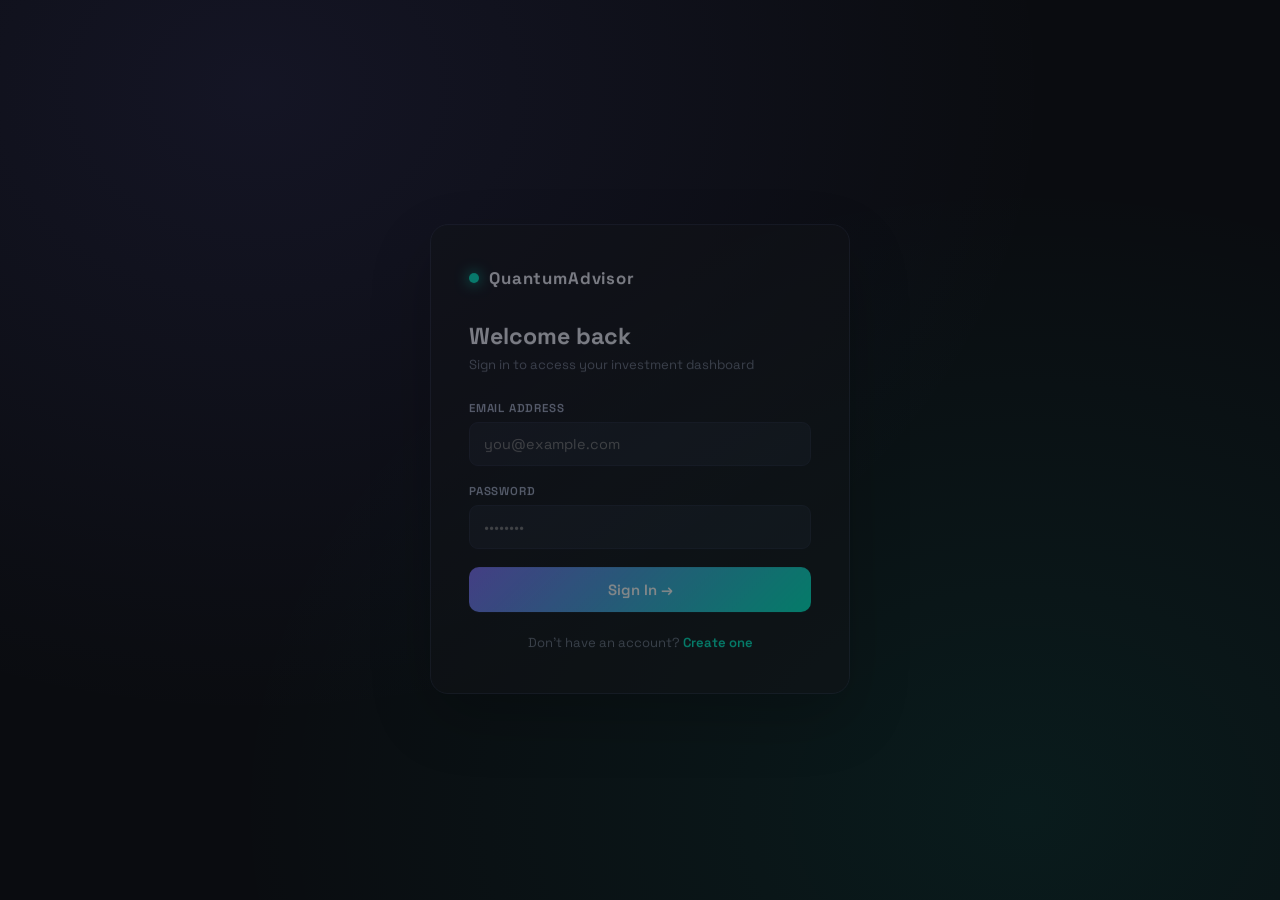
==== commit 2f2cdbf6: "fix(frontend): remove the hard-coded price engine and the 5-second silent fallback" ====
--- a/frontend/index.html
+++ b/frontend/index.html
@@ -5,312 +5,7 @@
 <meta name="viewport" content="width=device-width, initial-scale=1.0">
 <title>QuantumAdvisor</title>
 <link href="https://fonts.googleapis.com/css2?family=Space+Grotesk:wght@300;400;500;600;700&family=JetBrains+Mono:wght@400;600&display=swap" rel="stylesheet">
-<style>
-/* ═══════════════════════════════════════
-   ROOT TOKENS
-═══════════════════════════════════════ */
-:root {
-  --bg:#0a0c10; --surface:#111318; --surface2:#191d26; --border:#232735;
-  --accent:#00e5be; --accent2:#7c6ef5; --buy:#00e5be; --hold:#f5a623; --sell:#ff4f6a;
-  --text:#e8eaf0; --muted:#6b7280; --font:'Space Grotesk',sans-serif; --mono:'JetBrains Mono',monospace;
-}
-* { box-sizing:border-box; margin:0; padding:0; }
-body {
-  background:var(--bg); color:var(--text); font-family:var(--font); min-height:100vh;
-  background-image:
-    radial-gradient(ellipse at 20% 0%,rgba(124,110,245,.07) 0%,transparent 60%),
-    radial-gradient(ellipse at 80% 100%,rgba(0,229,190,.05) 0%,transparent 60%);
-}
-
-/* ═══════════════════════════════════════
-   PRINT
-═══════════════════════════════════════ */
-@media print {
-  * { -webkit-print-color-adjust:exact !important; print-color-adjust:exact !important; }
-  body { background:#0a0c10 !important; color:#e8eaf0 !important; }
-  .form-panel,.app-header,.download-btn,.run-btn,.hamburger-btn,.profile-area { display:none !important; }
-  .layout { display:block !important; }
-  .results-panel { padding:20px !important; background:#0a0c10 !important; }
-  #pdf-cover { display:flex !important; flex-direction:column; gap:4px; }
-  .fade-in { animation:none !important; }
-  .price-hero { background:#111827 !important; }
-}
-
-/* ═══════════════════════════════════════
-   HEADER
-═══════════════════════════════════════ */
-.app-header {
-  padding:14px 24px; border-bottom:1px solid var(--border);
-  display:flex; align-items:center; gap:12px; position:relative; z-index:200;
-}
-.hamburger-btn {
-  background:none; border:none; color:var(--text); cursor:pointer;
-  font-size:1.35rem; padding:4px 8px; border-radius:6px;
-  transition:background .15s; line-height:1; flex-shrink:0;
-}
-.hamburger-btn:hover { background:var(--surface2); }
-.logo-dot { width:10px; height:10px; border-radius:50%; background:var(--accent); box-shadow:0 0 12px var(--accent); }
-.app-title { font-size:1.05rem; font-weight:700; letter-spacing:.05em; }
-.app-sub   { font-size:.7rem; color:var(--muted); font-family:var(--mono); }
-.header-right { margin-left:auto; display:flex; align-items:center; gap:8px; }
-.profile-area {
-  display:flex; align-items:center; gap:8px; background:var(--surface2);
-  border:1px solid var(--border); border-radius:24px; padding:6px 14px;
-  cursor:pointer; transition:border-color .2s;
-}
-.profile-area:hover { border-color:var(--accent2); }
-.profile-icon { font-size:1rem; }
-.profile-email { font-size:.75rem; color:var(--muted); font-family:var(--mono); max-width:160px; overflow:hidden; text-overflow:ellipsis; white-space:nowrap; }
-
-/* ═══════════════════════════════════════
-   SIDE DRAWER (HAMBURGER MENU)
-═══════════════════════════════════════ */
-.drawer-overlay {
-  display:none; position:fixed; inset:0; background:rgba(0,0,0,.55);
-  z-index:300; backdrop-filter:blur(3px);
-}
-.drawer-overlay.open { display:block; }
-.drawer {
-  position:fixed; top:0; left:-280px; bottom:0; width:260px;
-  background:var(--surface); border-right:1px solid var(--border);
-  z-index:301; transition:left .28s cubic-bezier(.4,0,.2,1);
-  display:flex; flex-direction:column;
-}
-.drawer.open { left:0; }
-.drawer-head {
-  padding:20px 22px; border-bottom:1px solid var(--border);
-  display:flex; align-items:center; gap:10px;
-}
-.drawer-brand { font-size:.95rem; font-weight:700; letter-spacing:.04em; }
-.drawer-close {
-  margin-left:auto; background:none; border:none; color:var(--muted);
-  font-size:1.2rem; cursor:pointer; padding:4px; transition:color .15s;
-}
-.drawer-close:hover { color:var(--text); }
-.drawer-nav { flex:1; padding:16px 12px; }
-.nav-item {
-  display:flex; align-items:center; gap:12px;
-  padding:12px 14px; border-radius:10px; cursor:pointer;
-  font-size:.9rem; font-weight:500; color:var(--muted);
-  transition:background .15s, color .15s; border:none; background:none;
-  width:100%; text-align:left; margin-bottom:4px;
-}
-.nav-item:hover { background:var(--surface2); color:var(--text); }
-.nav-item.active { background:rgba(124,110,245,.15); color:var(--accent2); }
-.nav-item .nav-icon { font-size:1.1rem; flex-shrink:0; }
-.nav-divider { height:1px; background:var(--border); margin:10px 14px; }
-.nav-logout {
-  padding:14px 22px; border-top:1px solid var(--border);
-}
-.logout-btn {
-  width:100%; padding:10px 14px; background:transparent;
-  border:1px solid rgba(255,79,106,.3); border-radius:8px;
-  color:#ff7a90; font-family:var(--font); font-size:.85rem;
-  cursor:pointer; transition:background .15s, border-color .15s;
-  display:flex; align-items:center; gap:8px; justify-content:center;
-}
-.logout-btn:hover { background:rgba(255,79,106,.08); border-color:rgba(255,79,106,.6); }
-
-/* ═══════════════════════════════════════
-   PAGES CONTAINER
-═══════════════════════════════════════ */
-.page { display:none; }
-.page.active { display:block; }
-
-/* ═══════════════════════════════════════
-   STOCK ANALYSIS PAGE (original layout)
-═══════════════════════════════════════ */
-.layout { display:grid; grid-template-columns:360px 1fr; min-height:calc(100vh - 57px); }
-.form-panel { padding:24px 22px; border-right:1px solid var(--border); overflow-y:auto; }
-.panel-title { font-size:1.15rem; font-weight:700; margin-bottom:5px; }
-.panel-sub { font-size:.8rem; color:var(--muted); margin-bottom:24px; }
-.field { margin-bottom:16px; }
-.field label { display:block; font-size:.75rem; font-weight:600; color:#a0a8bf; margin-bottom:6px; text-transform:uppercase; letter-spacing:.06em; }
-.field input,.field select { width:100%; background:var(--surface2); border:1px solid var(--border); border-radius:8px; color:var(--text); font-family:var(--font); font-size:.88rem; padding:10px 13px; outline:none; transition:border-color .2s; appearance:none; }
-.field input:focus,.field select:focus { border-color:var(--accent2); }
-.field .hint { font-size:.7rem; color:var(--muted); margin-top:4px; }
-.select-wrap { position:relative; }
-.select-wrap::after { content:'▾'; position:absolute; right:12px; top:50%; transform:translateY(-50%); color:var(--muted); pointer-events:none; }
-.run-btn { width:100%; padding:13px; background:linear-gradient(135deg,var(--accent2),var(--accent)); border:none; border-radius:10px; color:#fff; font-family:var(--font); font-size:.93rem; font-weight:600; cursor:pointer; margin-top:6px; transition:opacity .2s,transform .1s; display:flex; align-items:center; justify-content:center; gap:8px; }
-.run-btn:hover { opacity:.9; } .run-btn:active { transform:scale(.98); } .run-btn:disabled { opacity:.5; cursor:not-allowed; }
-
-.results-panel { padding:26px 30px; overflow-y:auto; }
-.empty-state { display:flex; flex-direction:column; align-items:center; justify-content:center; height:100%; color:var(--muted); text-align:center; gap:12px; min-height:300px; }
-.empty-icon { font-size:3rem; opacity:.35; }
-.empty-state p { font-size:.88rem; max-width:280px; line-height:1.6; }
-
-/* ── Analysis result cards ── */
-#pdf-cover { display:none; padding:0 0 20px; margin-bottom:20px; border-bottom:2px solid var(--border); }
-#pdf-cover h1 { font-size:1.3rem; font-weight:700; color:var(--accent); }
-#pdf-cover p { font-size:.8rem; color:var(--muted); }
-.results-header { display:flex; align-items:center; justify-content:space-between; margin-bottom:22px; flex-wrap:wrap; gap:10px; }
-.rh-left { display:flex; align-items:center; gap:10px; flex-wrap:wrap; }
-.results-title { font-size:.78rem; text-transform:uppercase; letter-spacing:.1em; color:var(--muted); font-family:var(--mono); }
-.ticker-badge { background:var(--surface2); border:1px solid var(--border); padding:4px 12px; border-radius:20px; font-family:var(--mono); font-size:.82rem; color:var(--accent); }
-.verified-badge { background:rgba(0,229,190,.08); border:1px solid rgba(0,229,190,.25); padding:3px 10px; border-radius:20px; font-size:.68rem; color:var(--accent); font-family:var(--mono); }
-.download-btn { padding:8px 16px; background:transparent; border:1px solid var(--border); border-radius:8px; color:var(--text); font-family:var(--font); font-size:.82rem; cursor:pointer; display:flex; align-items:center; gap:6px; transition:border-color .2s,color .2s; }
-.download-btn:hover { border-color:var(--accent); color:var(--accent); }
-.price-hero { background:linear-gradient(135deg,#111827,#1a1f2e); border:1px solid var(--border); border-radius:14px; padding:22px 26px; margin-bottom:18px; display:flex; align-items:center; justify-content:space-between; position:relative; overflow:hidden; }
-.price-hero::before { content:''; position:absolute; top:-40px; right:-40px; width:160px; height:160px; border-radius:50%; background:radial-gradient(circle,rgba(0,229,190,.08),transparent 70%); }
-.price-label { font-size:.7rem; text-transform:uppercase; letter-spacing:.1em; color:var(--muted); margin-bottom:6px; }
-.price-amount { font-family:var(--mono); font-size:2.1rem; font-weight:600; color:var(--accent); line-height:1; }
-.price-ticker { font-size:.85rem; color:var(--muted); margin-top:5px; }
-.price-source { font-size:.62rem; color:#4a5568; margin-top:3px; font-family:var(--mono); }
-.rec-badge { text-align:center; padding:14px 22px; border-radius:12px; border:2px solid; min-width:155px; }
-.rec-badge.buy  { border-color:var(--buy);  background:rgba(0,229,190,.08); }
-.rec-badge.hold { border-color:var(--hold); background:rgba(245,166,35,.08); }
-.rec-badge.sell { border-color:var(--sell); background:rgba(255,79,106,.08); }
-.rec-label { font-size:.65rem; text-transform:uppercase; letter-spacing:.12em; color:var(--muted); margin-bottom:4px; }
-.rec-text { font-size:1.35rem; font-weight:700; }
-.rec-badge.buy  .rec-text { color:var(--buy); }
-.rec-badge.hold .rec-text { color:var(--hold); }
-.rec-badge.sell .rec-text { color:var(--sell); }
-.rec-conf { font-size:.72rem; color:var(--muted); margin-top:4px; }
-.risk-card { background:var(--surface); border:1px solid var(--border); border-radius:12px; padding:18px 20px; margin-bottom:18px; }
-.risk-inner { display:flex; align-items:center; gap:28px; }
-.gauge-wrap { flex-shrink:0; }
-.gauge-wrap svg { display:block; }
-.risk-right { flex:1; }
-.risk-level-txt { font-size:1.05rem; font-weight:700; margin-bottom:8px; }
-.bar-row { margin-bottom:10px; }
-.bar-lbl { font-size:.7rem; color:var(--muted); margin-bottom:5px; display:flex; justify-content:space-between; }
-.bar-bg { height:7px; background:var(--surface2); border-radius:4px; overflow:hidden; }
-.bar-fill { height:100%; border-radius:4px; }
-.rf-list { list-style:none; }
-.rf-list li { font-size:.79rem; color:#a0a8bf; padding:2px 0; }
-.cards-grid { display:grid; grid-template-columns:1fr 1fr; gap:14px; margin-bottom:18px; }
-.card { background:var(--surface); border:1px solid var(--border); border-radius:12px; padding:15px 17px; }
-.card-icon { font-size:1.1rem; margin-bottom:7px; }
-.card-label { font-size:.68rem; text-transform:uppercase; letter-spacing:.1em; color:var(--muted); margin-bottom:6px; }
-.card-value { font-size:.98rem; font-weight:600; color:var(--text); }
-.sec-label { font-size:.66rem; text-transform:uppercase; letter-spacing:.1em; color:var(--muted); margin-bottom:6px; }
-.targets-row { display:grid; grid-template-columns:1fr 1fr 1fr; gap:10px; margin-bottom:18px; }
-.target-card { background:var(--surface); border:1px solid var(--border); border-radius:10px; padding:12px 14px; text-align:center; }
-.t-label { font-size:.64rem; text-transform:uppercase; letter-spacing:.1em; color:var(--muted); margin-bottom:5px; }
-.t-price { font-family:var(--mono); font-size:.95rem; font-weight:600; }
-.t1 .t-price { color:var(--buy); } .t2 .t-price { color:var(--accent2); } .tsl .t-price { color:var(--sell); }
-.insights-card { background:var(--surface); border:1px solid var(--border); border-radius:12px; padding:15px 17px; margin-bottom:14px; }
-.sec-title { font-size:.68rem; text-transform:uppercase; letter-spacing:.1em; color:var(--muted); margin-bottom:11px; }
-.insight-item { padding:7px 0; border-bottom:1px solid var(--border); font-size:.83rem; color:#c4c9d8; }
-.insight-item:last-child { border-bottom:none; }
-.range-card { background:var(--surface2); border:1px solid var(--border); border-radius:10px; padding:11px 15px; font-size:.85rem; color:#a0a8bf; text-align:center; margin-bottom:14px; font-family:var(--mono); }
-.disclaimer { background:rgba(245,166,35,.06); border:1px solid rgba(245,166,35,.2); border-radius:8px; padding:9px 14px; font-size:.73rem; color:#b08d50; text-align:center; }
-
-/* ═══════════════════════════════════════
-   PORTFOLIO PAGE
-═══════════════════════════════════════ */
-.portfolio-page { padding:30px 36px; max-width:1100px; margin:0 auto; }
-.page-heading { font-size:1.5rem; font-weight:700; margin-bottom:6px; }
-.page-sub { font-size:.85rem; color:var(--muted); margin-bottom:28px; }
-
-.upload-zone {
-  border:2px dashed var(--border); border-radius:14px; padding:40px 30px;
-  text-align:center; cursor:pointer; transition:border-color .2s, background .2s;
-  background:var(--surface); margin-bottom:24px;
-}
-.upload-zone:hover, .upload-zone.drag { border-color:var(--accent2); background:rgba(124,110,245,.04); }
-.upload-icon { font-size:2.5rem; margin-bottom:12px; }
-.upload-title { font-size:1rem; font-weight:600; margin-bottom:6px; }
-.upload-sub { font-size:.8rem; color:var(--muted); margin-bottom:16px; }
-.upload-input { display:none; }
-.upload-choose {
-  display:inline-block; padding:9px 22px; background:linear-gradient(135deg,var(--accent2),var(--accent));
-  border-radius:8px; color:#fff; font-family:var(--font); font-size:.85rem;
-  font-weight:600; cursor:pointer; border:none; transition:opacity .2s;
-}
-.upload-choose:hover { opacity:.88; }
-.file-selected { display:none; align-items:center; gap:10px; background:rgba(0,229,190,.06); border:1px solid rgba(0,229,190,.25); border-radius:10px; padding:12px 16px; margin-bottom:18px; }
-.file-name { font-size:.85rem; color:var(--accent); font-family:var(--mono); }
-.file-remove { margin-left:auto; background:none; border:none; color:var(--muted); font-size:1.1rem; cursor:pointer; transition:color .15s; }
-.file-remove:hover { color:var(--sell); }
-.analyze-btn {
-  padding:13px 30px; background:linear-gradient(135deg,var(--accent2),var(--accent));
-  border:none; border-radius:10px; color:#fff; font-family:var(--font);
-  font-size:.93rem; font-weight:600; cursor:pointer; transition:opacity .2s;
-  display:flex; align-items:center; gap:8px;
-}
-.analyze-btn:hover { opacity:.88; } .analyze-btn:disabled { opacity:.45; cursor:not-allowed; }
-
-/* ── Template hint ── */
-.template-hint { font-size:.78rem; color:var(--muted); margin-top:10px; }
-.template-hint code { background:var(--surface2); padding:2px 6px; border-radius:4px; font-family:var(--mono); font-size:.75rem; color:var(--accent2); }
-
-/* ── Portfolio results ── */
-.port-results { margin-top:32px; animation:fadeIn .4s ease both; }
-.summary-grid { display:grid; grid-template-columns:repeat(auto-fit,minmax(180px,1fr)); gap:14px; margin-bottom:24px; }
-.summ-card {
-  background:var(--surface); border:1px solid var(--border);
-  border-radius:12px; padding:18px 20px;
-}
-.summ-label { font-size:.68rem; text-transform:uppercase; letter-spacing:.1em; color:var(--muted); margin-bottom:8px; }
-.summ-value { font-size:1.3rem; font-weight:700; font-family:var(--mono); }
-.summ-value.pos { color:var(--buy); }
-.summ-value.neg { color:var(--sell); }
-.summ-value.neutral { color:var(--text); }
-
-/* ── Dual score bars ── */
-.score-row { display:grid; grid-template-columns:1fr 1fr; gap:14px; margin-bottom:24px; }
-.score-card { background:var(--surface); border:1px solid var(--border); border-radius:12px; padding:18px 20px; }
-.score-title { font-size:.7rem; text-transform:uppercase; letter-spacing:.1em; color:var(--muted); margin-bottom:12px; }
-.score-num { font-size:1.6rem; font-weight:700; font-family:var(--mono); margin-bottom:10px; }
-.score-bar-bg { height:8px; background:var(--surface2); border-radius:4px; overflow:hidden; }
-.score-bar-fill { height:100%; border-radius:4px; transition:width 1.2s ease; }
-
-/* ── Sector allocation ── */
-.sector-grid { display:flex; flex-wrap:wrap; gap:10px; margin-bottom:24px; }
-.sector-pill {
-  background:var(--surface2); border:1px solid var(--border);
-  border-radius:20px; padding:5px 14px; font-size:.8rem;
-  display:flex; align-items:center; gap:7px;
-}
-.sector-dot { width:8px; height:8px; border-radius:50%; flex-shrink:0; }
-
-/* ── Stock table ── */
-.stock-table-wrap { overflow-x:auto; margin-bottom:24px; }
-.stock-table { width:100%; border-collapse:collapse; font-size:.83rem; }
-.stock-table th { font-size:.68rem; text-transform:uppercase; letter-spacing:.08em; color:var(--muted); padding:10px 14px; border-bottom:2px solid var(--border); text-align:left; white-space:nowrap; }
-.stock-table td { padding:10px 14px; border-bottom:1px solid var(--border); }
-.stock-table tr:last-child td { border-bottom:none; }
-.stock-table tr:hover td { background:rgba(255,255,255,.02); }
-.tk-cell { font-family:var(--mono); font-weight:600; color:var(--accent2); }
-.pnl-pos { color:var(--buy); font-family:var(--mono); font-weight:600; }
-.pnl-neg { color:var(--sell); font-family:var(--mono); font-weight:600; }
-.pnl-neu { color:var(--text); font-family:var(--mono); }
-.rec-pill { padding:3px 10px; border-radius:12px; font-size:.7rem; font-weight:600; text-transform:uppercase; letter-spacing:.06em; }
-.rec-pill.buy  { background:rgba(0,229,190,.1);  color:var(--buy);  border:1px solid rgba(0,229,190,.3); }
-.rec-pill.hold { background:rgba(245,166,35,.1);  color:var(--hold); border:1px solid rgba(245,166,35,.3); }
-.rec-pill.sell { background:rgba(255,79,106,.1);  color:var(--sell); border:1px solid rgba(255,79,106,.3); }
-.rec-pill.review { background:rgba(124,110,245,.1); color:var(--accent2); border:1px solid rgba(124,110,245,.3); }
-
-/* ── Advice list ── */
-.advice-list { list-style:none; }
-.advice-list li { padding:10px 0; border-bottom:1px solid var(--border); font-size:.84rem; color:#c4c9d8; line-height:1.6; }
-.advice-list li:last-child { border-bottom:none; }
-
-/* ── Style badge ── */
-.style-badge { display:inline-flex; align-items:center; gap:8px; background:rgba(124,110,245,.12); border:1px solid rgba(124,110,245,.35); border-radius:20px; padding:6px 16px; font-size:.83rem; color:var(--accent2); font-weight:600; margin-bottom:24px; }
-
-/* ═══════════════════════════════════════
-   LOADING OVERLAY
-═══════════════════════════════════════ */
-.loading-overlay { display:none; position:fixed; inset:0; background:rgba(10,12,16,.88); z-index:400; align-items:center; justify-content:center; flex-direction:column; gap:14px; }
-.loading-overlay.active { display:flex; }
-.spinner { width:44px; height:44px; border:3px solid var(--border); border-top-color:var(--accent); border-radius:50%; animation:spin .8s linear infinite; }
-@keyframes spin { to { transform:rotate(360deg); } }
-.loading-text { color:var(--muted); font-size:.82rem; font-family:var(--mono); }
-.fade-in { animation:fadeIn .4s ease both; }
-@keyframes fadeIn { from { opacity:0; transform:translateY(8px); } to { opacity:1; transform:translateY(0); } }
-
-/* ═══════════════════════════════════════
-   RESPONSIVE
-═══════════════════════════════════════ */
-@media (max-width:768px) {
-  .layout { grid-template-columns:1fr; }
-  .form-panel { border-right:none; border-bottom:1px solid var(--border); }
-  .portfolio-page { padding:20px 16px; }
-  .score-row { grid-template-columns:1fr; }
-}
-</style>
+<link rel="stylesheet" href="css/app.css">
 </head>
 <body>
 
@@ -319,7 +14,7 @@
   <button class="hamburger-btn" onclick="toggleDrawer()" title="Menu">☰</button>
   <div class="logo-dot"></div>
   <span class="app-title">QuantumAdvisor</span>
-  <span class="app-sub" style="display:none" id="pageLabel">NSE VERIFIED PRICES</span>
+  <span class="app-sub" style="display:none" id="pageLabel">MULTI-AGENT ANALYSIS</span>
   <div class="header-right">
     <div class="profile-area" onclick="toggleDrawer()">
       <span class="profile-icon">👤</span>
@@ -472,668 +167,6 @@
 <!-- ═══════════════════════════════════════
    SCRIPTS
 ═══════════════════════════════════════ -->
-<script>
-/* ================================================================
-   AUTH GUARD — redirect to login if not logged in
-================================================================ */
-let currentUserEmail = null;
-
-(async function checkAuth() {
-  try {
-    const res = await fetch('/me', { credentials: 'include' });
-    const data = await res.json();
-    if (!data.loggedIn) {
-      window.location.href = 'login.html';
-      return;
-    }
-    currentUserEmail = data.email;
-    document.getElementById('profileEmail').textContent = data.email;
-    document.getElementById('drawerEmail').textContent  = data.email;
-  } catch(e) {
-    window.location.href = 'login.html';
-  }
-})();
-
-/* ================================================================
-   DRAWER
-================================================================ */
-function toggleDrawer() {
-  const d = document.getElementById('drawer');
-  const o = document.getElementById('drawerOverlay');
-  d.classList.toggle('open');
-  o.classList.toggle('open');
-}
-function closeDrawer() {
-  document.getElementById('drawer').classList.remove('open');
-  document.getElementById('drawerOverlay').classList.remove('open');
-}
-function doLogout() {
-  fetch('/logout', { method:'POST', credentials:'include' })
-    .finally(() => { window.location.href = 'login.html'; });
-}
-
-/* ================================================================
-   PAGE SWITCHING
-================================================================ */
-function switchPage(name) {
-  closeDrawer();
-  document.querySelectorAll('.page').forEach(p => p.classList.remove('active'));
-  document.querySelectorAll('.nav-item').forEach(n => n.classList.remove('active'));
-  if (name === 'stock') {
-    document.getElementById('pageStock').classList.add('active');
-    document.getElementById('navStock').classList.add('active');
-  } else {
-    document.getElementById('pagePortfolio').classList.add('active');
-    document.getElementById('navPortfolio').classList.add('active');
-  }
-}
-
-/* ================================================================
-   VERIFIED NSE PRICES  — March 2026
-================================================================ */
-const PRICES = {
-  IOC:144.60, BPCL:285.50, ONGC:265.40, GAIL:170.00, PETRONET:225.00, HINDPETRO:290.00,
-  HDFCBANK:790.00, ICICIBANK:1255.00, SBIN:680.00, AXISBANK:1050.00,
-  KOTAKBANK:1950.00, INDUSINDBK:760.00, BANDHANBNK:155.00, FEDERALBNK:170.00,
-  TCS:2370.00, INFY:1235.00, WIPRO:189.00, HCLTECH:1345.00, TECHM:1380.00,
-  LTI:4200.00, LTIM:4200.00, MPHASIS:2100.00, COFORGE:7200.00,
-  MARUTI:11500.00, TATAMOTORS:680.00, 'M&M':2700.00, MM:2700.00,
-  'BAJAJ-AUTO':8500.00, BAJAJAUTO:8500.00, EICHERMOT:4900.00,
-  HEROMOTOCO:3900.00, TVSMOTOR:2200.00,
-  SUNPHARMA:1580.00, DRREDDY:1150.00, CIPLA:1430.00, DIVISLAB:4600.00,
-  BIOCON:310.00, AUROPHARMA:1180.00, LUPIN:1950.00,
-  HINDUNILVR:2300.00, ITC:395.00, NESTLEIND:2250.00, BRITANNIA:4800.00,
-  DABUR:510.00, MARICO:600.00, GODREJCP:1080.00,
-  TATASTEEL:135.00, HINDALCO:580.00, JSWSTEEL:980.00, VEDL:400.00,
-  NMDC:60.00, COALINDIA:375.00, SAIL:100.00,
-  LT:3250.00, ULTRACEMCO:10500.00, GRASIM:2600.00,
-  ADANIPORTS:1150.00, BHARTIARTL:1650.00, POWERGRID:290.00,
-  RELIANCE:1414.40, ADANIENT:2150.00,
-  DMART:4000.00, TRENT:5100.00, DLF:680.00, GODREJPROP:2100.00,
-  PRESTIGE:1400.00, NTPC:335.00, TATAPOWER:380.00, ADANIGREEN:940.00,
-  TITAN:3200.00, VOLTAS:1400.00, HAVELLS:1450.00, CROMPTON:360.00,
-  BAJFINANCE:850.00, BAJAJFINSV:1600.00,
-  HDFCLIFE:600.00, SBILIFE:1400.00, ICICIPRULI:580.00,
-  ASIANPAINT:2200.00, ZOMATO:210.00, PAYTM:850.00, NYKAA:140.00, IRCTC:780.00,
-  GOLDBEES:71.00, NIFTYBEES:240.00, BANKBEES:490.00,
-  AAPL:215.00, MSFT:385.00, GOOGL:165.00, NVDA:110.00,
-  TSLA:280.00, META:580.00, AMZN:190.00
-};
-const US_SET = new Set(['AAPL','MSFT','GOOGL','NVDA','TSLA','META','AMZN','NFLX','ORCL','ADBE','INTC','AMD','CRM','CSCO','IBM']);
-
-function lookupPrice(raw) {
-  const k = raw.toUpperCase().replace('.NS','').replace('.BO','');
-  const price = PRICES[k];
-  if (price) return { price, currency: US_SET.has(k) ? 'USD' : 'INR', known: true };
-  return { price: 500, currency: 'INR', known: false };
-}
-
-/* ================================================================
-   STOCK CHARACTERISTICS
-================================================================ */
-const STOCK_DATA = {
-  IOC:[20,55,22,14.0,1.1,6.3], BPCL:[18,52,28,16.0,1.0,9.5], ONGC:[22,58,25,18.0,0.4,7.5],
-  GAIL:[16,50,22,12.0,0.6,12.0], HINDPETRO:[14,48,28,10.0,1.2,11.0], RELIANCE:[18,52,20,10.0,0.5,19.3],
-  HDFCBANK:[12,40,18,15.0,7.5,15.5], ICICIBANK:[15,48,20,17.0,6.8,17.9], SBIN:[14,46,25,18.0,8.0,8.5],
-  AXISBANK:[13,44,22,14.0,6.5,16.0], KOTAKBANK:[11,42,18,16.0,5.8,22.0], INDUSINDBK:[10,36,28,12.0,5.0,12.0],
-  TCS:[10,35,22,45.0,0.1,18.3], INFY:[10,38,22,32.0,0.1,20.0], WIPRO:[8,33,25,15.0,0.2,17.0],
-  HCLTECH:[15,48,22,25.0,0.1,19.0], TECHM:[12,44,24,18.0,0.1,22.0],
-  MARUTI:[16,50,22,18.0,0.2,26.0], TATAMOTORS:[14,46,28,12.0,1.5,18.0],
-  BAJFINANCE:[10,35,28,22.0,3.5,25.0], BHARTIARTL:[22,58,20,30.0,2.0,28.0],
-  TATASTEEL:[12,44,30,10.0,1.5,15.0], HINDALCO:[18,55,28,14.0,0.8,12.0],
-  NTPC:[14,48,20,12.0,1.8,14.0], TATAPOWER:[15,50,25,10.0,2.0,18.0],
-  SUNPHARMA:[16,52,22,18.0,0.2,24.0], DRREDDY:[14,48,20,20.0,0.1,22.0], CIPLA:[15,50,22,16.0,0.2,20.0],
-  GOLDBEES:[18,55,12,0,0,0], NIFTYBEES:[15,50,14,0,0,0], BANKBEES:[12,44,18,0,0,0],
-  _DEFAULT:[15,50,25,14.0,1.0,18.0],
-};
-const BANKS = new Set(['HDFCBANK','ICICIBANK','SBIN','AXISBANK','KOTAKBANK','BANDHANBNK','FEDERALBNK','INDUSINDBK']);
-const ETFS  = new Set(['GOLDBEES','NIFTYBEES','BANKBEES']);
-
-/* ================================================================
-   ANALYSIS ENGINE  (original — untouched)
-================================================================ */
-function runEngine(ticker, portfolio, experience, riskAppetite, age, horizon) {
-  const tk = ticker.toUpperCase().replace('.NS','').replace('.BO','');
-  const { price, currency, known } = lookupPrice(tk);
-  const priceINR = currency === 'USD' ? price * 84 : price;
-
-  let riskCapacity = 50;
-  if      (age < 30) riskCapacity += 25;
-  else if (age < 40) riskCapacity += 15;
-  else if (age > 60) riskCapacity -= 25;
-  if (horizon === 'Long-term')              riskCapacity += 20;
-  else if (horizon === 'Short-term')        riskCapacity -= 15;
-  if (riskAppetite === 'Aggressive')        riskCapacity += 15;
-  else if (riskAppetite === 'Conservative') riskCapacity -= 15;
-  if (experience === 'Experienced')         riskCapacity += 15;
-  else if (experience === 'Beginner')       riskCapacity -= 5;
-  riskCapacity = clamp(riskCapacity, 0, 100);
-
-  const sd = STOCK_DATA[tk] || STOCK_DATA['_DEFAULT'];
-  const [trendScore, rsi, vol, roe, de, pe] = sd;
-
-  let healthScore = 50;
-  if (ETFS.has(tk)) {
-    healthScore = 65;
-  } else {
-    if      (roe > 25) healthScore += 30;
-    else if (roe > 12) healthScore += 20;
-    if (!BANKS.has(tk)) {
-      if      (de < 0.5) healthScore += 20;
-      else if (de < 1.0) healthScore += 10;
-    } else { healthScore += 15; }
-  }
-
-  let riskScore = 0;
-  const riskFactors = [];
-  if      (vol > 28) { riskScore += 25; riskFactors.push(`⚠️ High volatility (${vol}%)`); }
-  else if (vol > 20) { riskScore += 13; riskFactors.push(`〰️ Moderate volatility (${vol}%)`); }
-  else               { riskScore +=  5; riskFactors.push(`✓ Low volatility (${vol}%)`); }
-
-  if      (healthScore < 55) { riskScore += 20; riskFactors.push('⚠️ Weak fundamentals'); }
-  else if (healthScore < 70) { riskScore +=  8; riskFactors.push('✓ Adequate fundamentals'); }
-  else                       { riskScore +=  5; riskFactors.push('✓ Healthy fundamentals'); }
-
-  if      (rsi > 70) { riskScore += 10; riskFactors.push(`⚠️ Overbought (RSI ${rsi})`); }
-  else if (rsi < 35) { riskScore +=  8; riskFactors.push(`📉 Oversold RSI ${rsi} — potential bounce`); }
-  else               { riskScore +=  3; riskFactors.push(`✓ RSI in range (${rsi})`); }
-
-  riskScore = clamp(riskScore, 0, 100);
-  const riskLevel = riskScore >= 45 ? 'High' : riskScore >= 25 ? 'Medium' : 'Low-Medium';
-  const riskClass = riskScore >= 45 ? 'high' : riskScore >= 25 ? 'medium' : 'low';
-
-  if (experience === 'Beginner') {
-    const sip = Math.min(portfolio * 0.15, 10000);
-    return build({
-      tk, priceINR, known, riskCapacity, riskScore, riskLevel, riskClass, riskFactors,
-      trendScore, rsi, vol, healthScore, pe,
-      userType:'Beginner Investor', riskProfile:riskAppetite,
-      recommendation:'Start SIP', recClass:'hold', buyScore:0,
-      targetPrice1:null, targetPrice2:null, stopLoss:null,
-      portfolioAdvice:[`💰 Suggested monthly SIP: ₹${fmtInt(sip)}`, '📊 Consider Nifty 50 Index Fund'],
-      reasoning:['✅ SIP recommended for beginners','✅ Rupee cost averaging reduces entry risk','✅ Index funds lower single-stock risk'],
-      expectedRange:'Returns: 12–15% CAGR (historical)'
-    });
-  }
-
-  let buyScore = 0;
-  const reasoning = [];
-  buyScore += trendScore / 2;
-  reasoning.push(trendScore >= 18 ? `✅ Strong uptrend (+${trendScore})` :
-                 trendScore <  12 ? `📉 Weak trend (+${trendScore})` :
-                                    `〰️ Sideways trend (+${trendScore})`);
-  buyScore += (healthScore - 50) / 2;
-  reasoning.push(healthScore >= 70 ? `✅ Strong fundamentals (score: ${healthScore})` :
-                                     `✓ Solid fundamentals (score: ${healthScore})`);
-  if (ETFS.has(tk)) { buyScore += 10; reasoning.push('✅ Diversified ETF — lower single-stock risk'); }
-  else if (pe > 0 && pe < 12)  { buyScore += 15; reasoning.push(`✅ Attractively valued (P/E: ${pe}x)`); }
-  else if (pe >= 12 && pe < 22){ buyScore +=  5; reasoning.push(`〰️ Fair valuation (P/E: ${pe}x)`); }
-  else if (pe >= 22)           { reasoning.push(`⚠️ Premium valuation (P/E: ${pe}x)`); }
-  if (rsi < 38) { buyScore += 10; reasoning.push(`📉 Oversold RSI ${rsi} — potential bounce`); }
-
-  let recommendation, recClass, alloc;
-  if      (buyScore >= 35) { recommendation='BUY';          recClass='buy';  alloc=8; }
-  else if (buyScore >= 20) { recommendation='ACCUMULATE';   recClass='hold'; alloc=5; }
-  else                     { recommendation='HOLD / WATCH'; recClass='hold'; alloc=3; }
-
-  const tm1 = recClass==='buy' ? 1.15 : 1.10;
-  const tm2 = recClass==='buy' ? 1.28 : 1.18;
-  const slm = recClass==='buy' ? 0.92 : 0.95;
-
-  let portfolioAdvice;
-  if (priceINR > portfolio) {
-    portfolioAdvice = [
-      `⚠️ Stock price ₹${fmt(priceINR)} exceeds your ₹${fmtInt(portfolio)} portfolio`,
-      '💡 Increase capital or choose a lower-priced stock'
-    ];
-  } else {
-    const posVal = portfolio * (alloc / 100);
-    const units  = Math.max(1, Math.floor(posVal / priceINR));
-    const actual = units * priceINR;
-    portfolioAdvice = [
-      `💰 Suggested position: ₹${fmtInt(actual)}`,
-      `📊 Buy ${units} unit${units !== 1 ? 's' : ''} @ ₹${fmt(priceINR)}`
-    ];
-  }
-
-  return build({
-    tk, priceINR, known, riskCapacity, riskScore, riskLevel, riskClass, riskFactors,
-    trendScore, rsi, vol, healthScore, pe,
-    userType: experience==='Experienced' ? 'Experienced Investor' : 'Intermediate Investor',
-    riskProfile: riskAppetite,
-    recommendation, recClass,
-    buyScore: Math.round(buyScore * 10) / 10,
-    targetPrice1: +(priceINR * tm1).toFixed(2),
-    targetPrice2: +(priceINR * tm2).toFixed(2),
-    stopLoss:     +(priceINR * slm).toFixed(2),
-    portfolioAdvice, reasoning,
-    expectedRange: `Range: ₹${fmt(priceINR*(1-vol/100))} – ₹${fmt(priceINR*(1+vol/100))}`
-  });
-}
-
-function build(o) {
-  return {
-    ticker:            o.tk,
-    currentPrice:      o.priceINR,
-    priceDisplay:      `₹${fmt(o.priceINR)} per share`,
-    isKnown:           o.known,
-    userType:          o.userType,
-    riskProfile:       o.riskProfile,
-    riskCapacityScore: o.riskCapacity,
-    riskScore:         o.riskScore,
-    riskLevel:         o.riskLevel,
-    riskClass:         o.riskClass,
-    riskFactors:       o.riskFactors,
-    trend:             o.trendScore>=18 ? 'Uptrend' : o.trendScore<12 ? 'Downtrend' : 'Sideways',
-    volatility:        o.vol>28 ? 'High' : o.vol>20 ? 'Moderate' : 'Low',
-    financialHealth:   o.healthScore>=80 ? 'Excellent' : o.healthScore>=65 ? 'Good' : 'Fair',
-    pe:                o.pe,
-    recommendation:    o.recommendation,
-    recommendationClass: o.recClass,
-    confidence:        (o.buyScore||0) >= 20 ? 'Moderate' : 'Low',
-    buyScore:          o.buyScore || 0,
-    reasoning:         o.reasoning,
-    targetPrice1:      o.targetPrice1,
-    targetPrice2:      o.targetPrice2,
-    stopLoss:          o.stopLoss,
-    portfolioAdvice:   o.portfolioAdvice,
-    expectedRange:     o.expectedRange,
-  };
-}
-
-/* ================================================================
-   STOCK ANALYSIS TRIGGER
-================================================================ */
-async function runAnalysis() {
-  const ticker     = document.getElementById('ticker').value.trim().toUpperCase();
-  const portfolio  = parseFloat(document.getElementById('portfolio').value) || 50000;
-  const horizon    = document.getElementById('horizon').value;
-  const risk       = document.getElementById('risk').value;
-  const experience = document.getElementById('experience').value;
-  const age        = parseInt(document.getElementById('age').value) || 30;
-  if (!ticker) { alert('Please enter a ticker'); return; }
-
-  setLoading(true, 'Running multi-agent analysis…');
-  document.getElementById('emptyState').style.display = 'none';
-  document.getElementById('resultsContent').style.display = 'none';
-  document.getElementById('runBtn').disabled = true;
-
-  try {
-    const r = await fetch('/api/analyze', {
-      method:'POST', credentials:'include',
-      headers:{'Content-Type':'application/json'},
-      signal: AbortSignal.timeout(5000),
-      body: JSON.stringify({ ticker, portfolioValue:portfolio, timeHorizon:horizon, riskAppetite:risk, experience, age })
-    });
-    if (r.status === 401) { window.location.href='login.html'; return; }
-    if (!r.ok) throw new Error('HTTP '+r.status);
-    const backendData = await r.json();
-    if (backendData.error) throw new Error(backendData.error);
-    renderResults(backendData);
-  } catch(e) {
-    // Fallback: use local engine if backend unreachable
-    console.warn('Backend unavailable, using local engine:', e.message);
-    const local = runEngine(ticker, portfolio, experience, risk, age, horizon);
-    renderResults(local);
-  } finally {
-    setLoading(false);
-    document.getElementById('runBtn').disabled = false;
-  }
-}
-
-/* ================================================================
-   GAUGE SVG
-================================================================ */
-function buildGauge(score, color) {
-  const pct = Math.max(score / 100, 0.04);
-  const W=200, H=115, cx=100, cy=105, r=82;
-  const bgPath = `M ${cx-r} ${cy} A ${r} ${r} 0 1 1 ${cx+r} ${cy}`;
-  const ea = Math.PI + pct * Math.PI;
-  const fx = cx + r * Math.cos(ea);
-  const fy = cy + r * Math.sin(ea);
-  const fgPath = `M ${cx-r} ${cy} A ${r} ${r} 0 ${pct>0.5?1:0} 1 ${fx} ${fy}`;
-  return `<svg viewBox="0 0 ${W} ${H}" width="180" height="104" xmlns="http://www.w3.org/2000/svg">
-    <path d="${bgPath}" fill="none" stroke="#1e2330" stroke-width="13" stroke-linecap="round"/>
-    <path d="${fgPath}" fill="none" stroke="${color}" stroke-width="13" stroke-linecap="round"
-          style="filter:drop-shadow(0 0 6px ${color}99)"/>
-    <text x="${cx}" y="${cy-8}" text-anchor="middle"
-          font-family="JetBrains Mono,monospace" font-size="30" font-weight="700" fill="${color}">${score}</text>
-    <text x="${cx}" y="${cy+10}" text-anchor="middle"
-          font-family="JetBrains Mono,monospace" font-size="12" fill="#6b7280">out of 100</text>
-  </svg>`;
-}
-
-/* ================================================================
-   RENDER STOCK RESULTS
-================================================================ */
-function renderResults(d) {
-  const rs        = typeof d.riskScore === 'number' ? d.riskScore : 13;
-  const color     = riskColor(rs);
-  const recClass  = d.recommendationClass || d.recClass || 'hold';
-  const priceDisp = d.priceDisplay || `₹${fmt(d.currentPrice)}`;
-  const hasT      = d.targetPrice1 && !isNaN(d.targetPrice1);
-  const dateStr   = new Date().toLocaleDateString('en-IN',{day:'numeric',month:'short',year:'numeric'});
-
-  document.getElementById('resultsContent').innerHTML = `
-  <div class="fade-in">
-    <div id="pdf-cover">
-      <h1>QuantumAdvisor — Investment Analysis</h1>
-      <p>${d.ticker} · ${dateStr} · NSE Verified Prices</p>
-    </div>
-    <div class="results-header">
-      <div class="rh-left">
-        <span class="results-title">Analysis</span>
-        <span class="ticker-badge">${d.ticker}</span>
-        ${d.isKnown ? '<span class="verified-badge">✓ VERIFIED</span>' : ''}
-      </div>
-      <button class="download-btn" onclick="downloadPDF()">⬇ Download PDF</button>
-    </div>
-    <div class="price-hero">
-      <div>
-        <div class="price-label">Current Market Price</div>
-        <div class="price-amount">${priceDisp}</div>
-        <div class="price-ticker">${d.ticker} · NSE India</div>
-        <div class="price-source">Verified · ${dateStr}</div>
-      </div>
-      <div class="rec-badge ${recClass}">
-        <div class="rec-label">Recommendation</div>
-        <div class="rec-text">${d.recommendation || 'HOLD'}</div>
-        <div class="rec-conf">Confidence: ${d.confidence || 'Moderate'}</div>
-      </div>
-    </div>
-    <div class="risk-card">
-      <div class="card-label" style="margin-bottom:14px">Risk Assessment</div>
-      <div class="risk-inner">
-        <div class="gauge-wrap">${buildGauge(rs, color)}</div>
-        <div class="risk-right">
-          <div class="risk-level-txt" style="color:${color}">${d.riskLevel || 'Medium'} Risk</div>
-          <div class="bar-row">
-            <div class="bar-lbl"><span>Risk Score</span><span>${rs} / 100</span></div>
-            <div class="bar-bg"><div class="bar-fill" id="riskBar" style="width:0%;background:${color}"></div></div>
-          </div>
-          <ul class="rf-list">${(d.riskFactors||[]).map(f=>`<li>${f}</li>`).join('')}</ul>
-        </div>
-      </div>
-    </div>
-    <div class="cards-grid">
-      <div class="card"><div class="card-icon">👤</div><div class="card-label">Investor Type</div><div class="card-value">${d.userType||'—'}</div></div>
-      <div class="card"><div class="card-icon">📈</div><div class="card-label">Market Trend</div><div class="card-value">${d.trend||'—'}</div></div>
-      <div class="card"><div class="card-icon">🏥</div><div class="card-label">Financial Health</div><div class="card-value">${d.financialHealth||'—'}</div></div>
-      <div class="card"><div class="card-icon">🎯</div><div class="card-label">Buy Score</div><div class="card-value" style="color:var(--accent);font-family:var(--mono)">${d.buyScore ?? '—'} pts</div></div>
-    </div>
-    ${hasT ? `
-    <div class="sec-label">Price Targets & Stop Loss</div>
-    <div class="targets-row">
-      <div class="target-card t1"><div class="t-label">Target 1</div><div class="t-price">₹${fmt(d.targetPrice1)}</div></div>
-      <div class="target-card t2"><div class="t-label">Target 2</div><div class="t-price">₹${fmt(d.targetPrice2)}</div></div>
-      <div class="target-card tsl"><div class="t-label">Stop Loss</div><div class="t-price">₹${fmt(d.stopLoss)}</div></div>
-    </div>` : ''}
-    <div class="range-card">📊 ${d.expectedRange}</div>
-    <div class="insights-card">
-      <div class="sec-title">Key Insights</div>
-      ${(d.reasoning||[]).map(r=>`<div class="insight-item">${r}</div>`).join('')}
-    </div>
-    ${d.portfolioAdvice?.length ? `
-    <div class="insights-card">
-      <div class="sec-title">Portfolio Advice</div>
-      ${d.portfolioAdvice.map(r=>`<div class="insight-item">${r}</div>`).join('')}
-    </div>` : ''}
-    <div class="disclaimer">⚠ Educational analysis only. Consult a SEBI-registered financial advisor before investing.</div>
-  </div>`;
-
-  document.getElementById('resultsContent').style.display = 'block';
-  requestAnimationFrame(() => setTimeout(() => {
-    const bar = document.getElementById('riskBar');
-    if (bar) { bar.style.transition = 'width 1.2s ease'; bar.style.width = rs + '%'; }
-  }, 60));
-}
-
-/* ================================================================
-   PDF DOWNLOAD
-================================================================ */
-function downloadPDF() {
-  const btn = document.querySelector('.download-btn');
-  btn.textContent = 'Preparing…'; btn.disabled = true;
-  const s = document.createElement('style');
-  s.id = 'qa-pdf';
-  s.textContent = `@media print{*{-webkit-print-color-adjust:exact!important;print-color-adjust:exact!important;}
-    body{background:#0a0c10!important;color:#e8eaf0!important;}
-    .form-panel,.app-header,.download-btn,.run-btn{display:none!important;}
-    .layout{display:block!important;}
-    .results-panel{padding:20px!important;background:#0a0c10!important;}
-    #pdf-cover{display:flex!important;flex-direction:column;gap:4px;}
-    .price-hero{background:#111827!important;}}`;
-  document.head.appendChild(s);
-  setTimeout(() => {
-    window.print();
-    setTimeout(() => {
-      document.getElementById('qa-pdf')?.remove();
-      btn.textContent = '⬇ Download PDF';
-      btn.disabled = false;
-    }, 1200);
-  }, 200);
-}
-
-/* ================================================================
-   PORTFOLIO UPLOAD
-================================================================ */
-let selectedFile = null;
-
-function onDragOver(e) {
-  e.preventDefault();
-  document.getElementById('uploadZone').classList.add('drag');
-}
-function onDragLeave(e) {
-  document.getElementById('uploadZone').classList.remove('drag');
-}
-function onDrop(e) {
-  e.preventDefault();
-  document.getElementById('uploadZone').classList.remove('drag');
-  const f = e.dataTransfer?.files?.[0];
-  if (f) setFile(f);
-}
-function onFileSelect(e) {
-  const f = e.target.files?.[0];
-  if (f) setFile(f);
-}
-function setFile(f) {
-  const ok = f.name.toLowerCase().endsWith('.csv') || f.name.toLowerCase().endsWith('.xlsx');
-  if (!ok) { alert('Please upload a CSV or XLSX file.'); return; }
-  selectedFile = f;
-  document.getElementById('fileName').textContent = f.name;
-  document.getElementById('fileSelected').style.display = 'flex';
-  document.getElementById('analyzeBtn').disabled = false;
-}
-function removeFile() {
-  selectedFile = null;
-  document.getElementById('fileSelected').style.display = 'none';
-  document.getElementById('analyzeBtn').disabled = true;
-  document.getElementById('fileInput').value = '';
-  document.getElementById('portResults').style.display = 'none';
-}
-
-async function analyzePortfolio() {
-  if (!selectedFile) return;
-  setLoading(true, 'Analyzing your portfolio…');
-  document.getElementById('analyzeBtn').disabled = true;
-
-  const fd = new FormData();
-  fd.append('file', selectedFile);
-
-  try {
-    const res = await fetch('/upload_portfolio', {
-      method:'POST', credentials:'include', body: fd
-    });
-    if (res.status === 401) { window.location.href = 'login.html'; return; }
-    if (!res.ok) {
-      const err = await res.json();
-      throw new Error(err.error || 'Server error');
-    }
-    const data = await res.json();
-    renderPortfolioResults(data);
-  } catch(e) {
-    alert('Error: ' + e.message);
-  } finally {
-    setLoading(false);
-    document.getElementById('analyzeBtn').disabled = false;
-  }
-}
-
-/* ================================================================
-   RENDER PORTFOLIO RESULTS
-================================================================ */
-const SECTOR_COLORS = {
-  'Banking':'#7c6ef5','IT':'#00e5be','Oil & Gas':'#f5a623','Pharma':'#4ade80',
-  'FMCG':'#fb923c','Auto':'#60a5fa','Metals':'#a78bfa','Infra':'#34d399',
-  'Finance':'#e879f9','FMCG':'#fbbf24','Utilities':'#2dd4bf','ETF':'#94a3b8',
-  'Real Estate':'#f87171','Telecom':'#38bdf8','Retail':'#c084fc',
-  'Consumer':'#86efac','Other':'#6b7280'
-};
-
-function renderPortfolioResults(d) {
-  const el = document.getElementById('portResults');
-  const pnlPos = d.totalPnL >= 0;
-  const pnlClass = pnlPos ? 'pos' : 'neg';
-  const pnlSign  = pnlPos ? '+' : '';
-
-  // Summary cards
-  let html = `<div class="fade-in">
-  <div class="style-badge">🧠 ${d.investmentStyle}</div>
-
-  <div class="summary-grid">
-    <div class="summ-card">
-      <div class="summ-label">Total Value</div>
-      <div class="summ-value neutral">₹${fmtInt(d.totalValue)}</div>
-    </div>
-    <div class="summ-card">
-      <div class="summ-label">Total Invested</div>
-      <div class="summ-value neutral">₹${fmtInt(d.totalCost)}</div>
-    </div>
-    <div class="summ-card">
-      <div class="summ-label">Profit / Loss</div>
-      <div class="summ-value ${pnlClass}">${pnlSign}₹${fmtInt(Math.abs(d.totalPnL))} (${pnlSign}${d.totalPnLPct.toFixed(1)}%)</div>
-    </div>
-    <div class="summ-card">
-      <div class="summ-label">Holdings</div>
-      <div class="summ-value neutral">${d.stocks.length} stocks</div>
-    </div>
-  </div>`;
-
-  // Score bars
-  const riskColor2 = riskColor(d.riskScore);
-  const divColor   = d.diversificationScore >= 60 ? '#00e5be' : d.diversificationScore >= 40 ? '#f5a623' : '#ff4f6a';
-  html += `<div class="score-row">
-    <div class="score-card">
-      <div class="score-title">Portfolio Risk Score</div>
-      <div class="score-num" style="color:${riskColor2}">${d.riskScore}</div>
-      <div class="score-bar-bg">
-        <div class="score-bar-fill" id="riskBarP" style="width:0%;background:${riskColor2}"></div>
-      </div>
-    </div>
-    <div class="score-card">
-      <div class="score-title">Diversification Score</div>
-      <div class="score-num" style="color:${divColor}">${d.diversificationScore}</div>
-      <div class="score-bar-bg">
-        <div class="score-bar-fill" id="divBar" style="width:0%;background:${divColor}"></div>
-      </div>
-    </div>
-  </div>`;
-
-  // Sector allocation
-  html += `<div class="card-label" style="margin-bottom:12px">Sector Allocation</div>
-  <div class="sector-grid">`;
-  for (const [sec, pct] of Object.entries(d.sectorAllocation)) {
-    const col = SECTOR_COLORS[sec] || '#6b7280';
-    html += `<div class="sector-pill">
-      <div class="sector-dot" style="background:${col}"></div>
-      ${sec} &nbsp;<strong>${pct}%</strong>
-    </div>`;
-  }
-  html += `</div>`;
-
-  // Stock table
-  html += `<div class="card-label" style="margin-bottom:12px">Holdings Detail</div>
-  <div class="stock-table-wrap">
-  <table class="stock-table">
-    <thead>
-      <tr>
-        <th>Ticker</th><th>Qty</th><th>Buy ₹</th><th>LTP ₹</th>
-        <th>Cost</th><th>Value</th><th>P&L</th><th>P&L %</th>
-        <th>Sector</th><th>Action</th>
-      </tr>
-    </thead>
-    <tbody>`;
-
-  for (const s of d.stocks) {
-    const pcls = s.pnl >= 0 ? 'pnl-pos' : 'pnl-neg';
-    const sign = s.pnl >= 0 ? '+' : '';
-    const rPill = s.recommendation.toLowerCase();
-    html += `<tr>
-      <td class="tk-cell">${s.ticker}</td>
-      <td>${s.quantity}</td>
-      <td>₹${fmt(s.buyPrice)}</td>
-      <td>₹${fmt(s.currentPrice)}</td>
-      <td>₹${fmtInt(s.costBasis)}</td>
-      <td>₹${fmtInt(s.currentValue)}</td>
-      <td class="${pcls}">${sign}₹${fmtInt(Math.abs(s.pnl))}</td>
-      <td class="${pcls}">${sign}${s.pnlPct.toFixed(1)}%</td>
-      <td>${s.sector}</td>
-      <td><span class="rec-pill ${rPill}">${s.recommendation}</span></td>
-    </tr>`;
-  }
-  html += `</tbody></table></div>`;
-
-  // Advice
-  html += `<div class="insights-card">
-    <div class="sec-title">Portfolio Advice & Alerts</div>
-    <ul class="advice-list">
-      ${d.advice.map(a=>`<li>${a}</li>`).join('')}
-    </ul>
-  </div>`;
-
-  // Per-stock recommendations
-  html += `<div class="insights-card">
-    <div class="sec-title">Per-Stock Recommendations</div>
-    ${d.recommendations.map(r=>`
-      <div class="insight-item">
-        <strong style="font-family:var(--mono);color:var(--accent2)">${r.ticker}</strong>
-        &nbsp;·&nbsp; <span class="rec-pill ${r.action.toLowerCase()}">${r.action}</span>
-        &nbsp; ${r.note}
-      </div>`).join('')}
-  </div>`;
-
-  html += `<div class="disclaimer">⚠ Educational analysis only. Consult a SEBI-registered financial advisor before investing.</div>
-  </div>`;
-
-  el.innerHTML = html;
-  el.style.display = 'block';
-
-  // Animate bars
-  requestAnimationFrame(() => setTimeout(() => {
-    const rb = document.getElementById('riskBarP');
-    const db = document.getElementById('divBar');
-    if (rb) { rb.style.transition = 'width 1.2s ease'; rb.style.width = d.riskScore + '%'; }
-    if (db) { db.style.transition = 'width 1.2s ease'; db.style.width = d.diversificationScore + '%'; }
-  }, 80));
-}
-
-/* ================================================================
-   HELPERS
-================================================================ */
-function setLoading(on, msg) {
-  const ol = document.getElementById('loadingOverlay');
-  if (msg) document.getElementById('loadingText').textContent = msg;
-  ol.classList.toggle('active', on);
-}
-function clamp(v, lo, hi) { return Math.max(lo, Math.min(hi, v)); }
-function fmt(n) { return Number(n).toLocaleString('en-IN',{minimumFractionDigits:2,maximumFractionDigits:2}); }
-function fmtInt(n) { return Math.round(n).toLocaleString('en-IN'); }
-function riskColor(s) {
-  if (s < 20) return '#00e5be';
-  if (s < 38) return '#7c6ef5';
-  if (s < 60) return '#f5a623';
-  return '#ff4f6a';
-}
-</script>
+<script src="js/app.js"></script>
 </body>
 </html>
--- a/frontend/css/app.css
+++ b/frontend/css/app.css
@@ -0,0 +1,304 @@
+/* ═══════════════════════════════════════
+   ROOT TOKENS
+═══════════════════════════════════════ */
+:root {
+  --bg:#0a0c10; --surface:#111318; --surface2:#191d26; --border:#232735;
+  --accent:#00e5be; --accent2:#7c6ef5; --buy:#00e5be; --hold:#f5a623; --sell:#ff4f6a;
+  --text:#e8eaf0; --muted:#6b7280; --font:'Space Grotesk',sans-serif; --mono:'JetBrains Mono',monospace;
+}
+* { box-sizing:border-box; margin:0; padding:0; }
+body {
+  background:var(--bg); color:var(--text); font-family:var(--font); min-height:100vh;
+  background-image:
+    radial-gradient(ellipse at 20% 0%,rgba(124,110,245,.07) 0%,transparent 60%),
+    radial-gradient(ellipse at 80% 100%,rgba(0,229,190,.05) 0%,transparent 60%);
+}
+
+/* ═══════════════════════════════════════
+   PRINT
+═══════════════════════════════════════ */
+@media print {
+  * { -webkit-print-color-adjust:exact !important; print-color-adjust:exact !important; }
+  body { background:#0a0c10 !important; color:#e8eaf0 !important; }
+  .form-panel,.app-header,.download-btn,.run-btn,.hamburger-btn,.profile-area { display:none !important; }
+  .layout { display:block !important; }
+  .results-panel { padding:20px !important; background:#0a0c10 !important; }
+  #pdf-cover { display:flex !important; flex-direction:column; gap:4px; }
+  .fade-in { animation:none !important; }
+  .price-hero { background:#111827 !important; }
+}
+
+/* ═══════════════════════════════════════
+   HEADER
+═══════════════════════════════════════ */
+.app-header {
+  padding:14px 24px; border-bottom:1px solid var(--border);
+  display:flex; align-items:center; gap:12px; position:relative; z-index:200;
+}
+.hamburger-btn {
+  background:none; border:none; color:var(--text); cursor:pointer;
+  font-size:1.35rem; padding:4px 8px; border-radius:6px;
+  transition:background .15s; line-height:1; flex-shrink:0;
+}
+.hamburger-btn:hover { background:var(--surface2); }
+.logo-dot { width:10px; height:10px; border-radius:50%; background:var(--accent); box-shadow:0 0 12px var(--accent); }
+.app-title { font-size:1.05rem; font-weight:700; letter-spacing:.05em; }
+.app-sub   { font-size:.7rem; color:var(--muted); font-family:var(--mono); }
+.header-right { margin-left:auto; display:flex; align-items:center; gap:8px; }
+.profile-area {
+  display:flex; align-items:center; gap:8px; background:var(--surface2);
+  border:1px solid var(--border); border-radius:24px; padding:6px 14px;
+  cursor:pointer; transition:border-color .2s;
+}
+.profile-area:hover { border-color:var(--accent2); }
+.profile-icon { font-size:1rem; }
+.profile-email { font-size:.75rem; color:var(--muted); font-family:var(--mono); max-width:160px; overflow:hidden; text-overflow:ellipsis; white-space:nowrap; }
+
+/* ═══════════════════════════════════════
+   SIDE DRAWER (HAMBURGER MENU)
+═══════════════════════════════════════ */
+.drawer-overlay {
+  display:none; position:fixed; inset:0; background:rgba(0,0,0,.55);
+  z-index:300; backdrop-filter:blur(3px);
+}
+.drawer-overlay.open { display:block; }
+.drawer {
+  position:fixed; top:0; left:-280px; bottom:0; width:260px;
+  background:var(--surface); border-right:1px solid var(--border);
+  z-index:301; transition:left .28s cubic-bezier(.4,0,.2,1);
+  display:flex; flex-direction:column;
+}
+.drawer.open { left:0; }
+.drawer-head {
+  padding:20px 22px; border-bottom:1px solid var(--border);
+  display:flex; align-items:center; gap:10px;
+}
+.drawer-brand { font-size:.95rem; font-weight:700; letter-spacing:.04em; }
+.drawer-close {
+  margin-left:auto; background:none; border:none; color:var(--muted);
+  font-size:1.2rem; cursor:pointer; padding:4px; transition:color .15s;
+}
+.drawer-close:hover { color:var(--text); }
+.drawer-nav { flex:1; padding:16px 12px; }
+.nav-item {
+  display:flex; align-items:center; gap:12px;
+  padding:12px 14px; border-radius:10px; cursor:pointer;
+  font-size:.9rem; font-weight:500; color:var(--muted);
+  transition:background .15s, color .15s; border:none; background:none;
+  width:100%; text-align:left; margin-bottom:4px;
+}
+.nav-item:hover { background:var(--surface2); color:var(--text); }
+.nav-item.active { background:rgba(124,110,245,.15); color:var(--accent2); }
+.nav-item .nav-icon { font-size:1.1rem; flex-shrink:0; }
+.nav-divider { height:1px; background:var(--border); margin:10px 14px; }
+.nav-logout {
+  padding:14px 22px; border-top:1px solid var(--border);
+}
+.logout-btn {
+  width:100%; padding:10px 14px; background:transparent;
+  border:1px solid rgba(255,79,106,.3); border-radius:8px;
+  color:#ff7a90; font-family:var(--font); font-size:.85rem;
+  cursor:pointer; transition:background .15s, border-color .15s;
+  display:flex; align-items:center; gap:8px; justify-content:center;
+}
+.logout-btn:hover { background:rgba(255,79,106,.08); border-color:rgba(255,79,106,.6); }
+
+/* ═══════════════════════════════════════
+   PAGES CONTAINER
+═══════════════════════════════════════ */
+.page { display:none; }
+.page.active { display:block; }
+
+/* ═══════════════════════════════════════
+   STOCK ANALYSIS PAGE (original layout)
+═══════════════════════════════════════ */
+.layout { display:grid; grid-template-columns:360px 1fr; min-height:calc(100vh - 57px); }
+.form-panel { padding:24px 22px; border-right:1px solid var(--border); overflow-y:auto; }
+.panel-title { font-size:1.15rem; font-weight:700; margin-bottom:5px; }
+.panel-sub { font-size:.8rem; color:var(--muted); margin-bottom:24px; }
+.field { margin-bottom:16px; }
+.field label { display:block; font-size:.75rem; font-weight:600; color:#a0a8bf; margin-bottom:6px; text-transform:uppercase; letter-spacing:.06em; }
+.field input,.field select { width:100%; background:var(--surface2); border:1px solid var(--border); border-radius:8px; color:var(--text); font-family:var(--font); font-size:.88rem; padding:10px 13px; outline:none; transition:border-color .2s; appearance:none; }
+.field input:focus,.field select:focus { border-color:var(--accent2); }
+.field .hint { font-size:.7rem; color:var(--muted); margin-top:4px; }
+.select-wrap { position:relative; }
+.select-wrap::after { content:'▾'; position:absolute; right:12px; top:50%; transform:translateY(-50%); color:var(--muted); pointer-events:none; }
+.run-btn { width:100%; padding:13px; background:linear-gradient(135deg,var(--accent2),var(--accent)); border:none; border-radius:10px; color:#fff; font-family:var(--font); font-size:.93rem; font-weight:600; cursor:pointer; margin-top:6px; transition:opacity .2s,transform .1s; display:flex; align-items:center; justify-content:center; gap:8px; }
+.run-btn:hover { opacity:.9; } .run-btn:active { transform:scale(.98); } .run-btn:disabled { opacity:.5; cursor:not-allowed; }
+
+.results-panel { padding:26px 30px; overflow-y:auto; }
+.empty-state { display:flex; flex-direction:column; align-items:center; justify-content:center; height:100%; color:var(--muted); text-align:center; gap:12px; min-height:300px; }
+.empty-icon { font-size:3rem; opacity:.35; }
+.empty-state p { font-size:.88rem; max-width:280px; line-height:1.6; }
+
+/* ── Analysis result cards ── */
+#pdf-cover { display:none; padding:0 0 20px; margin-bottom:20px; border-bottom:2px solid var(--border); }
+#pdf-cover h1 { font-size:1.3rem; font-weight:700; color:var(--accent); }
+#pdf-cover p { font-size:.8rem; color:var(--muted); }
+.results-header { display:flex; align-items:center; justify-content:space-between; margin-bottom:22px; flex-wrap:wrap; gap:10px; }
+.rh-left { display:flex; align-items:center; gap:10px; flex-wrap:wrap; }
+.results-title { font-size:.78rem; text-transform:uppercase; letter-spacing:.1em; color:var(--muted); font-family:var(--mono); }
+.ticker-badge { background:var(--surface2); border:1px solid var(--border); padding:4px 12px; border-radius:20px; font-family:var(--mono); font-size:.82rem; color:var(--accent); }
+.verified-badge { background:rgba(0,229,190,.08); border:1px solid rgba(0,229,190,.25); padding:3px 10px; border-radius:20px; font-size:.68rem; color:var(--accent); font-family:var(--mono); }
+.download-btn { padding:8px 16px; background:transparent; border:1px solid var(--border); border-radius:8px; color:var(--text); font-family:var(--font); font-size:.82rem; cursor:pointer; display:flex; align-items:center; gap:6px; transition:border-color .2s,color .2s; }
+.download-btn:hover { border-color:var(--accent); color:var(--accent); }
+.price-hero { background:linear-gradient(135deg,#111827,#1a1f2e); border:1px solid var(--border); border-radius:14px; padding:22px 26px; margin-bottom:18px; display:flex; align-items:center; justify-content:space-between; position:relative; overflow:hidden; }
+.price-hero::before { content:''; position:absolute; top:-40px; right:-40px; width:160px; height:160px; border-radius:50%; background:radial-gradient(circle,rgba(0,229,190,.08),transparent 70%); }
+.price-label { font-size:.7rem; text-transform:uppercase; letter-spacing:.1em; color:var(--muted); margin-bottom:6px; }
+.price-amount { font-family:var(--mono); font-size:2.1rem; font-weight:600; color:var(--accent); line-height:1; }
+.price-ticker { font-size:.85rem; color:var(--muted); margin-top:5px; }
+.price-source { font-size:.62rem; color:#4a5568; margin-top:3px; font-family:var(--mono); }
+.rec-badge { text-align:center; padding:14px 22px; border-radius:12px; border:2px solid; min-width:155px; }
+.rec-badge.buy  { border-color:var(--buy);  background:rgba(0,229,190,.08); }
+.rec-badge.hold { border-color:var(--hold); background:rgba(245,166,35,.08); }
+.rec-badge.sell { border-color:var(--sell); background:rgba(255,79,106,.08); }
+.rec-label { font-size:.65rem; text-transform:uppercase; letter-spacing:.12em; color:var(--muted); margin-bottom:4px; }
+.rec-text { font-size:1.35rem; font-weight:700; }
+.rec-badge.buy  .rec-text { color:var(--buy); }
+.rec-badge.hold .rec-text { color:var(--hold); }
+.rec-badge.sell .rec-text { color:var(--sell); }
+.rec-conf { font-size:.72rem; color:var(--muted); margin-top:4px; }
+.risk-card { background:var(--surface); border:1px solid var(--border); border-radius:12px; padding:18px 20px; margin-bottom:18px; }
+.risk-inner { display:flex; align-items:center; gap:28px; }
+.gauge-wrap { flex-shrink:0; }
+.gauge-wrap svg { display:block; }
+.risk-right { flex:1; }
+.risk-level-txt { font-size:1.05rem; font-weight:700; margin-bottom:8px; }
+.bar-row { margin-bottom:10px; }
+.bar-lbl { font-size:.7rem; color:var(--muted); margin-bottom:5px; display:flex; justify-content:space-between; }
+.bar-bg { height:7px; background:var(--surface2); border-radius:4px; overflow:hidden; }
+.bar-fill { height:100%; border-radius:4px; }
+.rf-list { list-style:none; }
+.rf-list li { font-size:.79rem; color:#a0a8bf; padding:2px 0; }
+.cards-grid { display:grid; grid-template-columns:1fr 1fr; gap:14px; margin-bottom:18px; }
+.card { background:var(--surface); border:1px solid var(--border); border-radius:12px; padding:15px 17px; }
+.card-icon { font-size:1.1rem; margin-bottom:7px; }
+.card-label { font-size:.68rem; text-transform:uppercase; letter-spacing:.1em; color:var(--muted); margin-bottom:6px; }
+.card-value { font-size:.98rem; font-weight:600; color:var(--text); }
+.sec-label { font-size:.66rem; text-transform:uppercase; letter-spacing:.1em; color:var(--muted); margin-bottom:6px; }
+.targets-row { display:grid; grid-template-columns:1fr 1fr 1fr; gap:10px; margin-bottom:18px; }
+.target-card { background:var(--surface); border:1px solid var(--border); border-radius:10px; padding:12px 14px; text-align:center; }
+.t-label { font-size:.64rem; text-transform:uppercase; letter-spacing:.1em; color:var(--muted); margin-bottom:5px; }
+.t-price { font-family:var(--mono); font-size:.95rem; font-weight:600; }
+.t1 .t-price { color:var(--buy); } .t2 .t-price { color:var(--accent2); } .tsl .t-price { color:var(--sell); }
+.insights-card { background:var(--surface); border:1px solid var(--border); border-radius:12px; padding:15px 17px; margin-bottom:14px; }
+.sec-title { font-size:.68rem; text-transform:uppercase; letter-spacing:.1em; color:var(--muted); margin-bottom:11px; }
+.insight-item { padding:7px 0; border-bottom:1px solid var(--border); font-size:.83rem; color:#c4c9d8; }
+.insight-item:last-child { border-bottom:none; }
+.range-card { background:var(--surface2); border:1px solid var(--border); border-radius:10px; padding:11px 15px; font-size:.85rem; color:#a0a8bf; text-align:center; margin-bottom:14px; font-family:var(--mono); }
+.disclaimer { background:rgba(245,166,35,.06); border:1px solid rgba(245,166,35,.2); border-radius:8px; padding:9px 14px; font-size:.73rem; color:#b08d50; text-align:center; }
+
+/* ═══════════════════════════════════════
+   PORTFOLIO PAGE
+═══════════════════════════════════════ */
+.portfolio-page { padding:30px 36px; max-width:1100px; margin:0 auto; }
+.page-heading { font-size:1.5rem; font-weight:700; margin-bottom:6px; }
+.page-sub { font-size:.85rem; color:var(--muted); margin-bottom:28px; }
+
+.upload-zone {
+  border:2px dashed var(--border); border-radius:14px; padding:40px 30px;
+  text-align:center; cursor:pointer; transition:border-color .2s, background .2s;
+  background:var(--surface); margin-bottom:24px;
+}
+.upload-zone:hover, .upload-zone.drag { border-color:var(--accent2); background:rgba(124,110,245,.04); }
+.upload-icon { font-size:2.5rem; margin-bottom:12px; }
+.upload-title { font-size:1rem; font-weight:600; margin-bottom:6px; }
+.upload-sub { font-size:.8rem; color:var(--muted); margin-bottom:16px; }
+.upload-input { display:none; }
+.upload-choose {
+  display:inline-block; padding:9px 22px; background:linear-gradient(135deg,var(--accent2),var(--accent));
+  border-radius:8px; color:#fff; font-family:var(--font); font-size:.85rem;
+  font-weight:600; cursor:pointer; border:none; transition:opacity .2s;
+}
+.upload-choose:hover { opacity:.88; }
+.file-selected { display:none; align-items:center; gap:10px; background:rgba(0,229,190,.06); border:1px solid rgba(0,229,190,.25); border-radius:10px; padding:12px 16px; margin-bottom:18px; }
+.file-name { font-size:.85rem; color:var(--accent); font-family:var(--mono); }
+.file-remove { margin-left:auto; background:none; border:none; color:var(--muted); font-size:1.1rem; cursor:pointer; transition:color .15s; }
+.file-remove:hover { color:var(--sell); }
+.analyze-btn {
+  padding:13px 30px; background:linear-gradient(135deg,var(--accent2),var(--accent));
+  border:none; border-radius:10px; color:#fff; font-family:var(--font);
+  font-size:.93rem; font-weight:600; cursor:pointer; transition:opacity .2s;
+  display:flex; align-items:center; gap:8px;
+}
+.analyze-btn:hover { opacity:.88; } .analyze-btn:disabled { opacity:.45; cursor:not-allowed; }
+
+/* ── Template hint ── */
+.template-hint { font-size:.78rem; color:var(--muted); margin-top:10px; }
+.template-hint code { background:var(--surface2); padding:2px 6px; border-radius:4px; font-family:var(--mono); font-size:.75rem; color:var(--accent2); }
+
+/* ── Portfolio results ── */
+.port-results { margin-top:32px; animation:fadeIn .4s ease both; }
+.summary-grid { display:grid; grid-template-columns:repeat(auto-fit,minmax(180px,1fr)); gap:14px; margin-bottom:24px; }
+.summ-card {
+  background:var(--surface); border:1px solid var(--border);
+  border-radius:12px; padding:18px 20px;
+}
+.summ-label { font-size:.68rem; text-transform:uppercase; letter-spacing:.1em; color:var(--muted); margin-bottom:8px; }
+.summ-value { font-size:1.3rem; font-weight:700; font-family:var(--mono); }
+.summ-value.pos { color:var(--buy); }
+.summ-value.neg { color:var(--sell); }
+.summ-value.neutral { color:var(--text); }
+
+/* ── Dual score bars ── */
+.score-row { display:grid; grid-template-columns:1fr 1fr; gap:14px; margin-bottom:24px; }
+.score-card { background:var(--surface); border:1px solid var(--border); border-radius:12px; padding:18px 20px; }
+.score-title { font-size:.7rem; text-transform:uppercase; letter-spacing:.1em; color:var(--muted); margin-bottom:12px; }
+.score-num { font-size:1.6rem; font-weight:700; font-family:var(--mono); margin-bottom:10px; }
+.score-bar-bg { height:8px; background:var(--surface2); border-radius:4px; overflow:hidden; }
+.score-bar-fill { height:100%; border-radius:4px; transition:width 1.2s ease; }
+
+/* ── Sector allocation ── */
+.sector-grid { display:flex; flex-wrap:wrap; gap:10px; margin-bottom:24px; }
+.sector-pill {
+  background:var(--surface2); border:1px solid var(--border);
+  border-radius:20px; padding:5px 14px; font-size:.8rem;
+  display:flex; align-items:center; gap:7px;
+}
+.sector-dot { width:8px; height:8px; border-radius:50%; flex-shrink:0; }
+
+/* ── Stock table ── */
+.stock-table-wrap { overflow-x:auto; margin-bottom:24px; }
+.stock-table { width:100%; border-collapse:collapse; font-size:.83rem; }
+.stock-table th { font-size:.68rem; text-transform:uppercase; letter-spacing:.08em; color:var(--muted); padding:10px 14px; border-bottom:2px solid var(--border); text-align:left; white-space:nowrap; }
+.stock-table td { padding:10px 14px; border-bottom:1px solid var(--border); }
+.stock-table tr:last-child td { border-bottom:none; }
+.stock-table tr:hover td { background:rgba(255,255,255,.02); }
+.tk-cell { font-family:var(--mono); font-weight:600; color:var(--accent2); }
+.pnl-pos { color:var(--buy); font-family:var(--mono); font-weight:600; }
+.pnl-neg { color:var(--sell); font-family:var(--mono); font-weight:600; }
+.pnl-neu { color:var(--text); font-family:var(--mono); }
+.rec-pill { padding:3px 10px; border-radius:12px; font-size:.7rem; font-weight:600; text-transform:uppercase; letter-spacing:.06em; }
+.rec-pill.buy  { background:rgba(0,229,190,.1);  color:var(--buy);  border:1px solid rgba(0,229,190,.3); }
+.rec-pill.hold { background:rgba(245,166,35,.1);  color:var(--hold); border:1px solid rgba(245,166,35,.3); }
+.rec-pill.sell { background:rgba(255,79,106,.1);  color:var(--sell); border:1px solid rgba(255,79,106,.3); }
+.rec-pill.review { background:rgba(124,110,245,.1); color:var(--accent2); border:1px solid rgba(124,110,245,.3); }
+
+/* ── Advice list ── */
+.advice-list { list-style:none; }
+.advice-list li { padding:10px 0; border-bottom:1px solid var(--border); font-size:.84rem; color:#c4c9d8; line-height:1.6; }
+.advice-list li:last-child { border-bottom:none; }
+
+/* ── Style badge ── */
+.style-badge { display:inline-flex; align-items:center; gap:8px; background:rgba(124,110,245,.12); border:1px solid rgba(124,110,245,.35); border-radius:20px; padding:6px 16px; font-size:.83rem; color:var(--accent2); font-weight:600; margin-bottom:24px; }
+
+/* ═══════════════════════════════════════
+   LOADING OVERLAY
+═══════════════════════════════════════ */
+.loading-overlay { display:none; position:fixed; inset:0; background:rgba(10,12,16,.88); z-index:400; align-items:center; justify-content:center; flex-direction:column; gap:14px; }
+.loading-overlay.active { display:flex; }
+.spinner { width:44px; height:44px; border:3px solid var(--border); border-top-color:var(--accent); border-radius:50%; animation:spin .8s linear infinite; }
+@keyframes spin { to { transform:rotate(360deg); } }
+.loading-text { color:var(--muted); font-size:.82rem; font-family:var(--mono); }
+.fade-in { animation:fadeIn .4s ease both; }
+@keyframes fadeIn { from { opacity:0; transform:translateY(8px); } to { opacity:1; transform:translateY(0); } }
+
+/* ═══════════════════════════════════════
+   RESPONSIVE
+═══════════════════════════════════════ */
+@media (max-width:768px) {
+  .layout { grid-template-columns:1fr; }
+  .form-panel { border-right:none; border-bottom:1px solid var(--border); }
+  .portfolio-page { padding:20px 16px; }
+  .score-row { grid-template-columns:1fr; }
+}
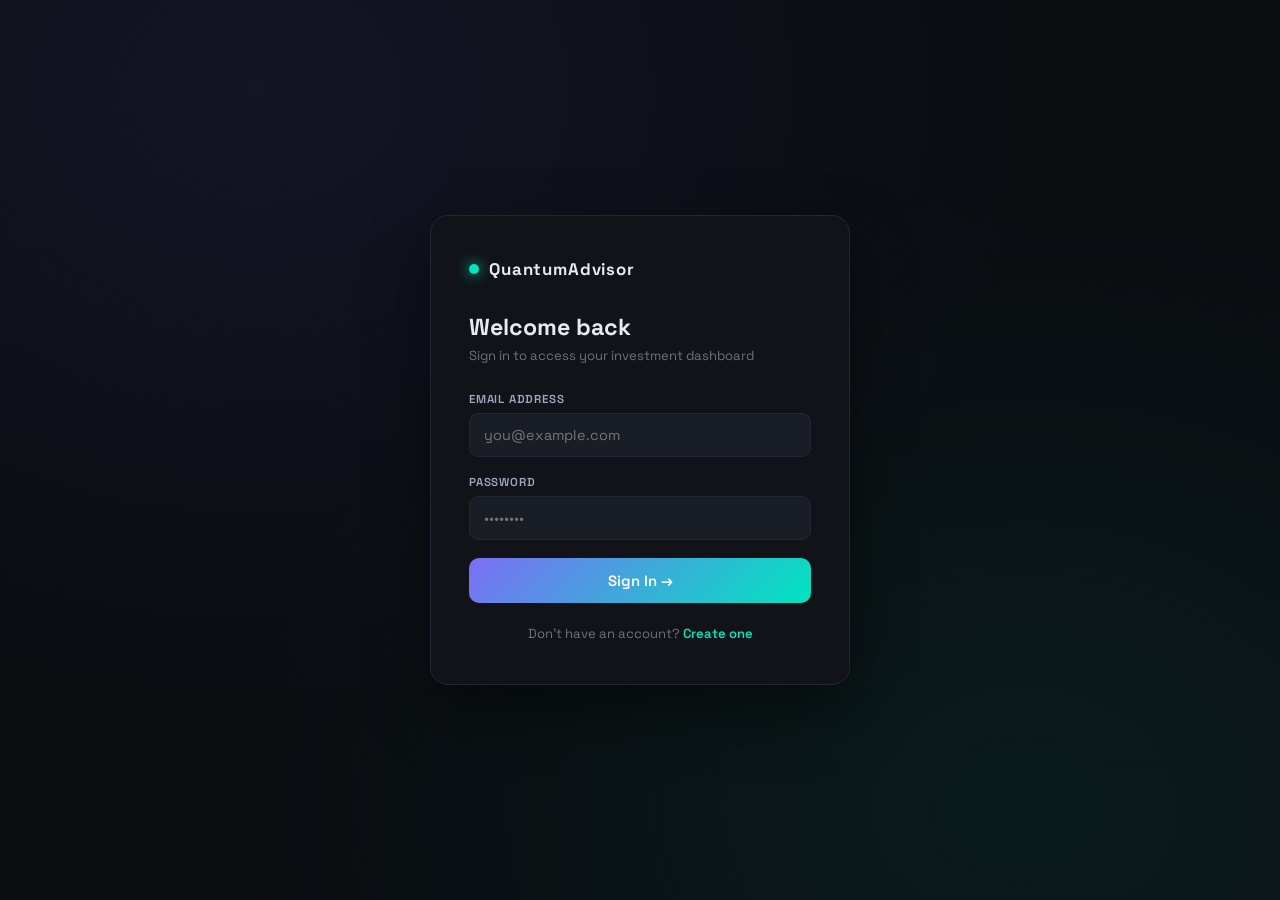
==== commit 2be5af4d: "feat(frontend): stream the agents' conversation live and show findings, debate and report" ====
--- a/frontend/index.html
+++ b/frontend/index.html
@@ -61,7 +61,7 @@
       <div class="field">
         <label>📈 Stock Ticker (NSE Symbol)</label>
         <input type="text" id="ticker" value="RELIANCE" oninput="this.value=this.value.toUpperCase()">
-        <div class="hint">E.g. RELIANCE, TCS, HDFCBANK, ONGC, GOLDBEES</div>
+        <div class="hint">Any NSE symbol, e.g. RELIANCE, TCS, HDFCBANK</div>
       </div>
       <div class="field">
         <label>💰 Investment Amount (₹)</label>
@@ -102,6 +102,11 @@
         <label>🎂 Your Age</label>
         <input type="number" id="age" value="30" min="18" max="100">
       </div>
+      <div class="field">
+        <label>🎯 Your Goal (optional)</label>
+        <textarea id="goal" rows="2" maxlength="300" placeholder="e.g. Saving for a house in 3 years"></textarea>
+        <div class="hint">The Profile agent turns this into constraints</div>
+      </div>
       <button class="run-btn" id="runBtn" onclick="runAnalysis()">
         <span>⚡</span> Run AI Analysis
       </button>
@@ -112,6 +117,7 @@
         <div class="empty-icon">📊</div>
         <p>Enter a stock ticker and click <strong>Run AI Analysis</strong> to get your personalised report.</p>
       </div>
+      <div id="agentFeed" class="agent-feed" style="display:none"></div>
       <div id="resultsContent" style="display:none"></div>
     </div>
   </div>
--- a/frontend/css/app.css
+++ b/frontend/css/app.css
@@ -302,3 +302,43 @@
   .portfolio-page { padding:20px 16px; }
   .score-row { grid-template-columns:1fr; }
 }
+
+/* ═══════════════════════════════════════
+   AGENT FEED, DEBATE, STATUS
+═══════════════════════════════════════ */
+.field textarea { width:100%; background:var(--surface2); border:1px solid var(--border); color:var(--text);
+  border-radius:10px; padding:10px 12px; font-family:var(--font); font-size:.9rem; resize:vertical; }
+.agent-feed { background:var(--surface); border:1px solid var(--border); border-radius:14px; margin-bottom:18px; overflow:hidden; }
+.feed-head { display:flex; align-items:center; gap:10px; padding:10px 14px; border-bottom:1px solid var(--border);
+  font-weight:600; font-size:.85rem; }
+.feed-run { color:var(--muted); font-family:var(--mono); font-size:.72rem; font-weight:400; }
+.feed-toggle { margin-left:auto; background:none; border:1px solid var(--border); color:var(--muted); border-radius:6px;
+  padding:2px 8px; cursor:pointer; font-size:.72rem; }
+.feed-body { max-height:340px; overflow-y:auto; padding:6px 0; }
+.feed-row { padding:6px 14px; border-left:3px solid transparent; font-size:.78rem; animation:fadeIn .25s ease; }
+.feed-row + .feed-row { border-top:1px solid rgba(255,255,255,.03); }
+.feed-seq { color:var(--muted); font-family:var(--mono); font-size:.68rem; margin-right:6px; }
+.feed-route { font-weight:600; }
+.feed-arrow { color:var(--muted); }
+.feed-type { margin-left:8px; font-family:var(--mono); font-size:.68rem; color:var(--accent2); text-transform:uppercase; }
+.feed-llm { margin-left:8px; font-family:var(--mono); font-size:.66rem; color:var(--accent); }
+.feed-llm.off { color:var(--hold); }
+.feed-msg { color:#b8bdc9; margin-top:2px; word-break:break-word; }
+.feed-row.t-critique, .feed-row.t-draft { border-left-color:var(--accent2); }
+.feed-row.t-replan, .feed-row.t-assessment, .feed-row.t-arbitration { border-left-color:var(--hold); }
+.feed-row.fail { border-left-color:var(--sell); }
+.feed-row.fail .feed-msg { color:var(--sell); }
+.feed-row.t-final, .feed-row.t-decision { border-left-color:var(--accent); }
+.degraded-banner { background:rgba(245,166,35,.1); border:1px solid rgba(245,166,35,.4); color:var(--hold);
+  border-radius:10px; padding:10px 14px; margin-bottom:14px; font-size:.82rem; }
+.error-card { background:rgba(255,79,106,.08); border:1px solid rgba(255,79,106,.4); border-radius:12px; padding:16px; font-size:.88rem; }
+.error-title { color:var(--sell); font-weight:600; margin-bottom:6px; }
+.error-card ul { margin:8px 0 0 18px; }
+.debate-round { padding:8px 0; border-bottom:1px dashed var(--border); }
+.debate-line { font-size:.84rem; margin:3px 0; }
+.debate-sub { color:var(--muted); font-size:.78rem; margin-left:22px; }
+.debate-final { margin-top:10px; font-size:.86rem; }
+.v-ok { color:var(--buy); font-weight:600; } .v-warn { color:var(--hold); font-weight:600; } .v-bad { color:var(--sell); font-weight:600; }
+.report-text { white-space:pre-wrap; font-size:.86rem; line-height:1.55; color:#cfd3dc; }
+.meta-line { color:var(--muted); font-family:var(--mono); font-size:.7rem; margin:10px 0; }
+.meta-line a { color:var(--accent); }
